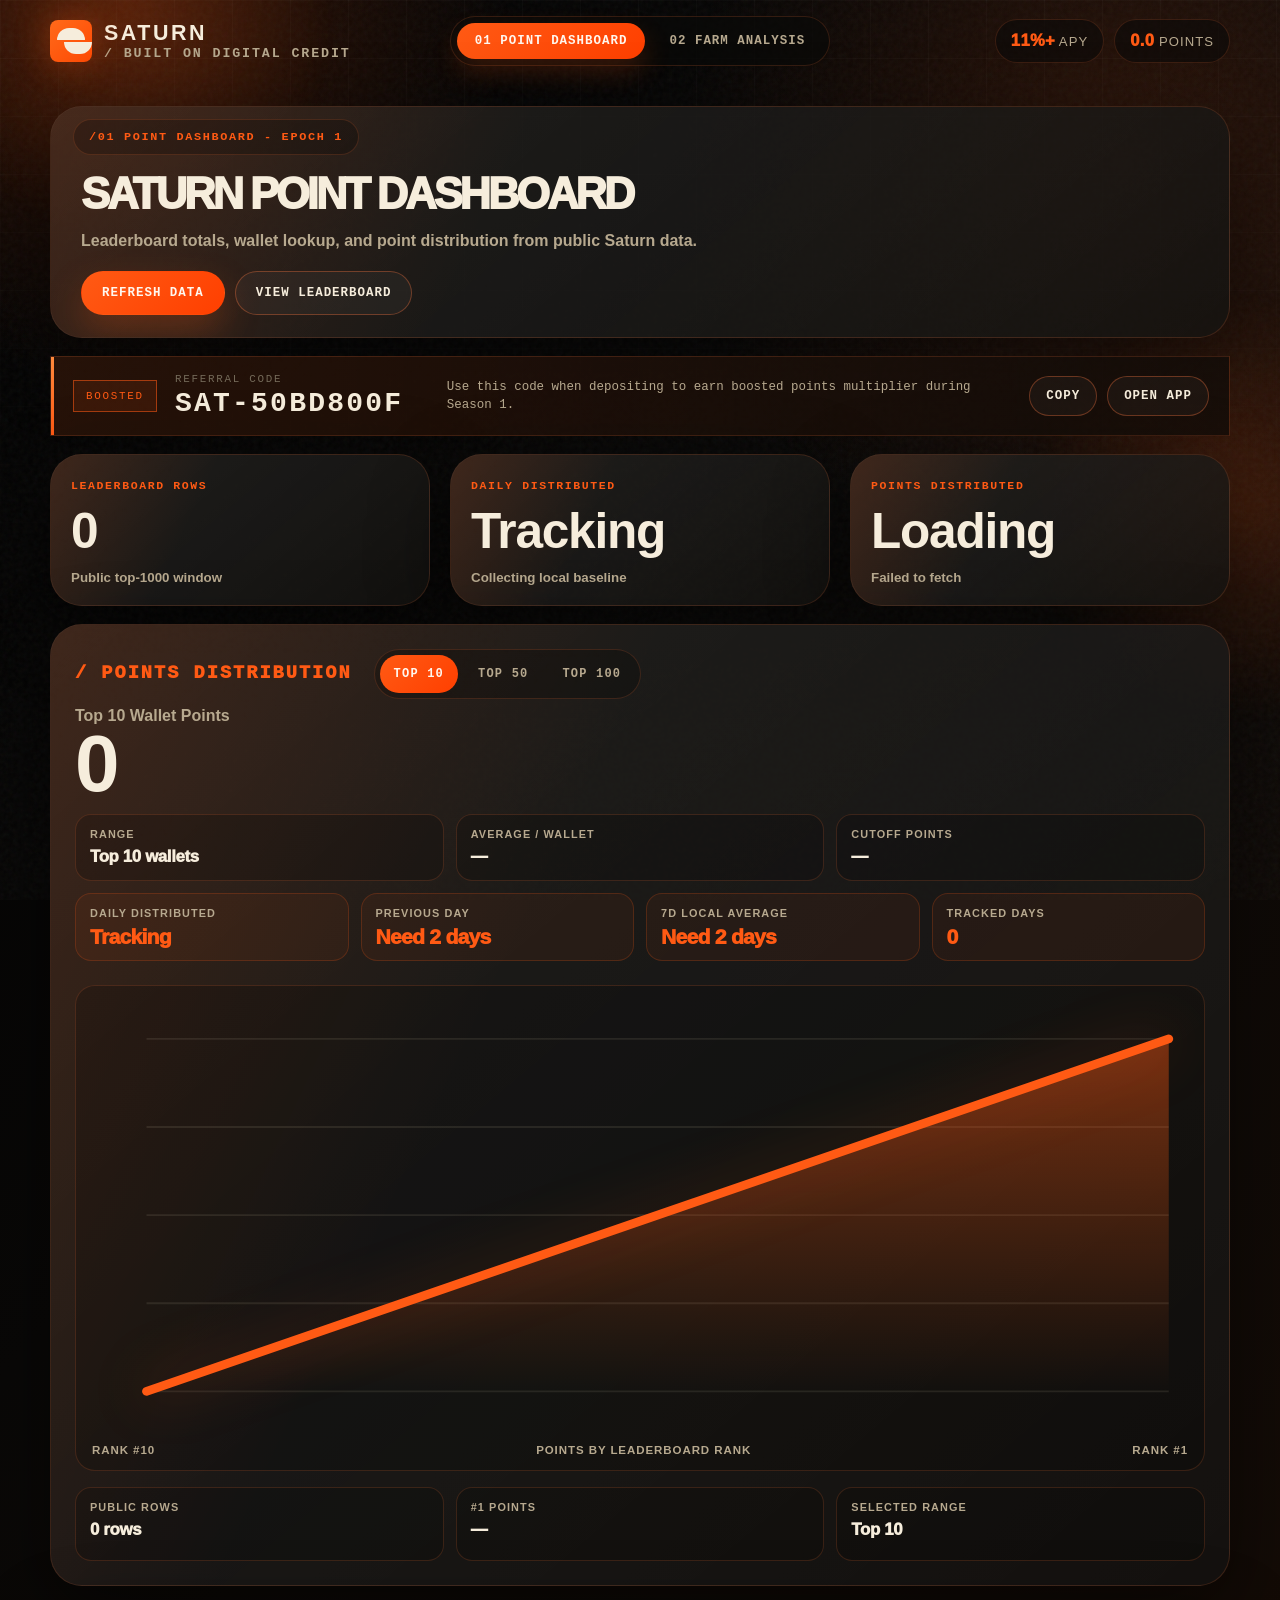
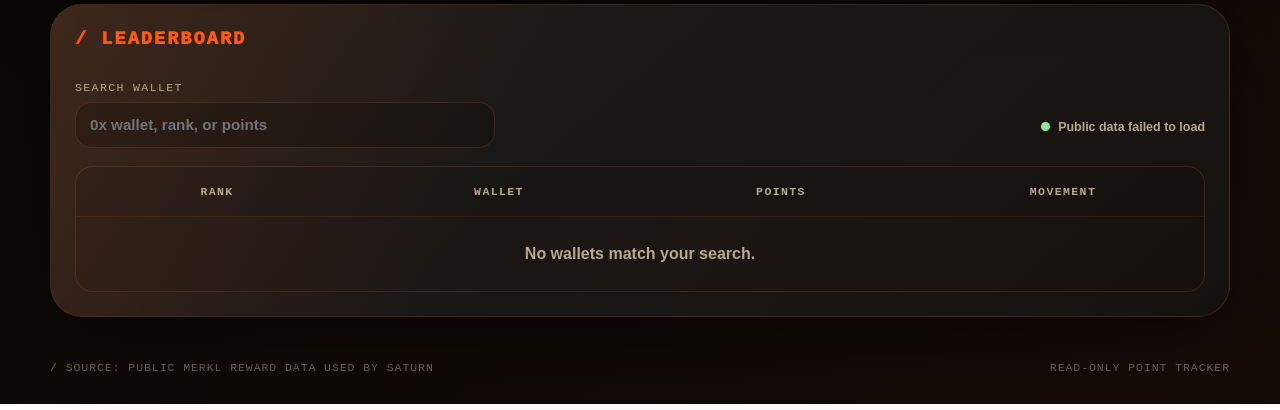
==== index.html @ 67a8d6bf "Improve mobile dashboard layouts" ====
<!doctype html>
<html lang="en">
  <head>
    <meta charset="utf-8" />
    <meta name="viewport" content="width=device-width, initial-scale=1" />
    <title>Saturn Point Dashboard</title>
    <meta
      name="description"
      content="A Saturn-inspired point dashboard that tracks public Saturn point data from Merkl."
    />
    <link rel="stylesheet" href="styles.css?v=20260531-dashboard-fix" />
    <style>
      .segmented {
        display: inline-flex;
        gap: 6px;
        padding: 5px;
        border: 1px solid var(--line);
        border-radius: 999px;
        background: rgba(0, 0, 0, 0.22);
      }

      .segment {
        min-height: 38px;
        border: 0;
        border-radius: 999px;
        padding: 0 14px;
        color: var(--muted);
        background: transparent;
        font-family: var(--font-mono);
        font-size: 0.75rem;
        font-weight: 900;
        letter-spacing: 0.1em;
        text-transform: uppercase;
      }

      .segment.active {
        color: #fff7ef;
        background: linear-gradient(135deg, var(--gold), #ff3f00);
      }

      .header-stats strong {
        color: var(--gold);
        font-size: 1.26em !important;
        font-weight: 950;
        letter-spacing: 0.02em;
      }

      .metric-card strong,
      .points-total strong {
        letter-spacing: -0.025em !important;
      }

      .hero-grid h1,
      .wallet-card h2,
      .panel-heading h2 {
        display: none !important;
      }

      .kicker,
      .card-label {
        display: inline-flex;
        align-items: center;
        color: var(--gold);
        font-size: clamp(1.02rem, 1.45vw, 1.28rem) !important;
        font-weight: 950 !important;
        letter-spacing: 0.11em;
        line-height: 1.15;
      }

      .kicker {
        margin-bottom: 4px;
      }

      .hero-panel .kicker {
        color: var(--text) !important;
        font-family: var(--font-display) !important;
        font-size: clamp(2.35rem, 3.4vw, 3.5rem) !important;
        font-weight: 950 !important;
        letter-spacing: -0.07em;
        line-height: 0.98;
        margin: 0 !important;
      }

      .card-label {
        margin-bottom: 10px;
      }

      .panel-heading {
        align-items: flex-start;
      }

      .hero-panel {
        padding-top: 12px !important;
      }

      .hero-grid {
        align-items: flex-start !important;
        min-height: 0 !important;
        margin-top: 18px;
        padding-top: 0 !important;
      }

      .hero-copy {
        margin-top: 12px !important;
      }

      .hero-actions {
        margin-top: 18px !important;
      }

      #portfolio > .hero-panel.no-wallet-lookup .hero-grid {
        grid-template-columns: minmax(0, 1fr) !important;
      }

      #portfolio > .hero-panel.no-wallet-lookup .hero-copy {
        max-width: 760px;
      }

      #portfolio > .hero-panel .hero-grid {
        grid-template-columns: minmax(0, 1fr) minmax(560px, 0.88fr) !important;
      }

      #portfolio > .hero-panel .wallet-card {
        min-width: 560px;
      }

      #portfolio .wallet-lookup div {
        grid-template-columns: minmax(0, 1fr);
        gap: 12px;
        width: 100%;
      }

      #portfolio .wallet-lookup input {
        width: 100%;
      }

      #portfolio .wallet-lookup button {
        justify-self: start;
        width: auto;
        min-width: 112px;
        min-height: 38px;
        padding-inline: 22px;
      }

      #portfolio .wallet-address {
        margin-top: 14px;
      }

      #portfolio > .metrics-grid {
        grid-template-columns: repeat(3, minmax(0, 1fr));
      }

      #portfolio > .content-grid .points-panel > .panel-heading {
        flex-direction: row;
        align-items: center !important;
        justify-content: flex-start;
        gap: 22px;
      }

      #portfolio > .content-grid .points-panel > .panel-heading .card-label {
        margin-bottom: 0;
        white-space: nowrap;
      }

      #portfolio > .content-grid .points-panel .segmented {
        flex: 0 0 auto;
      }

      #portfolio > .content-grid .points-total {
        align-items: flex-start !important;
        flex-direction: column;
        gap: 6px;
        justify-content: flex-start;
        margin-top: 8px !important;
      }

      #portfolio > .content-grid .points-total strong {
        display: inline-flex;
        align-items: baseline;
        gap: 0.035em;
        font-family: var(--font-display) !important;
        line-height: 0.82;
        letter-spacing: -0.025em !important;
        text-align: left;
      }

      #portfolio > .content-grid .points-total .compact-unit {
        display: inline-block;
        margin-left: 0;
        color: inherit;
        font-size: 1em;
        letter-spacing: inherit;
      }

      .chart-summary,
      .daily-distribution,
      .mini-stats {
        position: relative;
        z-index: 1;
        display: grid;
        gap: 12px;
      }

      .chart-summary {
        grid-template-columns: repeat(3, minmax(0, 1fr));
        margin-top: 18px;
      }

      .daily-distribution {
        grid-template-columns: repeat(4, minmax(0, 1fr));
        margin-top: 12px;
      }

      .mini-stats {
        grid-template-columns: repeat(3, minmax(0, 1fr));
        margin-top: 16px;
      }

      .chart-summary span,
      .daily-distribution span,
      .mini-stats span {
        display: block;
        padding: 13px 14px;
        border: 1px solid var(--line);
        border-radius: 16px;
        background: rgba(0, 0, 0, 0.18);
      }

      .daily-distribution span {
        border-color: rgba(255, 90, 20, 0.2);
        background: rgba(255, 90, 20, 0.06);
      }

      .chart-summary small,
      .daily-distribution small,
      .mini-stats small {
        display: block;
        color: var(--muted);
        font-family: var(--font-display);
        font-size: 0.68rem;
        font-weight: 900;
        letter-spacing: 0.1em;
        text-transform: uppercase;
      }

      .chart-summary strong,
      .daily-distribution strong,
      .mini-stats strong {
        display: block;
        margin-top: 7px;
        font-family: var(--font-display);
        font-weight: 950;
      }

      .daily-distribution strong {
        color: var(--gold);
        font-size: clamp(1.18rem, 1.65vw, 1.55rem);
        letter-spacing: -0.035em;
        line-height: 1;
      }

      .chart-summary strong,
      .mini-stats strong {
        font-size: 1.05rem;
        letter-spacing: -0.02em;
      }

      .chart-wrap {
        position: relative;
        z-index: 1;
        overflow: hidden;
      }

      .line-chart {
        display: block;
        width: 100%;
        min-height: 260px;
      }

      .grid-lines path {
        stroke: rgba(255, 238, 210, 0.09);
        stroke-width: 1;
      }

      .line-chart .chart-area {
        fill: url("#chartFill") !important;
      }

      .line-chart .chart-line {
        fill: none !important;
        stroke: var(--gold) !important;
        stroke-linecap: round;
        stroke-linejoin: round;
        stroke-width: 5;
        filter: drop-shadow(0 0 16px rgba(255, 90, 20, 0.36));
      }

      .chart-dot {
        fill: #120c05;
        stroke: var(--gold);
        stroke-width: 4;
      }

      .chart-point {
        cursor: crosshair;
        outline: none;
      }

      .chart-hit-area {
        fill: transparent;
        pointer-events: all;
      }

      .chart-point .chart-dot {
        transition:
          r 160ms ease,
          stroke-width 160ms ease,
          filter 160ms ease;
      }

      .chart-point:hover .chart-dot,
      .chart-point:focus .chart-dot {
        r: 7;
        stroke-width: 5;
        filter: drop-shadow(0 0 10px rgba(255, 90, 20, 0.7));
      }

      .chart-tooltip {
        position: absolute;
        z-index: 8;
        display: none;
        max-width: min(260px, calc(100% - 24px));
        padding: 10px 12px;
        border: 1px solid rgba(255, 90, 20, 0.44);
        border-radius: 14px;
        background: rgba(7, 5, 3, 0.96);
        box-shadow: 0 18px 40px rgba(0, 0, 0, 0.42);
        color: var(--text);
        font-family: var(--font-display);
        font-size: 0.88rem;
        font-weight: 950;
        line-height: 1.25;
        pointer-events: none;
      }

      .chart-tooltip strong {
        display: block;
        font: inherit;
      }

      .chart-tooltip span {
        display: block;
        margin-top: 3px;
        color: var(--muted);
        font-size: 0.78rem;
        font-weight: 800;
      }

      .chart-labels {
        display: flex;
        justify-content: space-between;
        gap: 12px;
        padding: 0 16px 14px;
        color: var(--muted);
        font-family: var(--font-display);
        font-weight: 900;
        font-size: 0.72rem;
        letter-spacing: 0.08em;
        text-transform: uppercase;
      }

      #leaderboard .table-toolbar {
        display: grid !important;
        grid-template-columns: minmax(260px, 420px) 1fr;
        align-items: end;
        gap: 18px;
        margin: 0 0 14px !important;
        width: 100%;
      }

      #leaderboard .panel-heading {
        margin-bottom: 0 !important;
      }

      #leaderboard .card-label {
        margin-bottom: 0;
      }

      #leaderboard .search-box {
        width: 100%;
      }

      #leaderboard .sync-status {
        justify-self: end;
        align-self: end;
        padding-bottom: 14px;
        white-space: nowrap;
      }

      #leaderboard table {
        width: 100% !important;
        min-width: 760px;
        table-layout: fixed;
      }

      #leaderboard col:nth-child(1) {
        width: 25% !important;
      }

      #leaderboard col:nth-child(2) {
        width: 25% !important;
      }

      #leaderboard col:nth-child(3) {
        width: 25% !important;
      }

      #leaderboard col:nth-child(4) {
        width: 25% !important;
      }

      #leaderboard th,
      #leaderboard td {
        display: table-cell !important;
        width: auto !important;
        vertical-align: middle;
      }

      #leaderboard th:nth-child(1),
      #leaderboard td:nth-child(1) {
        text-align: center !important;
      }

      #leaderboard td:nth-child(1) {
        padding-left: 0 !important;
        padding-right: 0 !important;
      }

      #leaderboard th:nth-child(2),
      #leaderboard td:nth-child(2) {
        text-align: center !important;
      }

      #leaderboard th:nth-child(3),
      #leaderboard td:nth-child(3) {
        text-align: center !important;
      }

      #leaderboard th:nth-child(4),
      #leaderboard td:nth-child(4) {
        text-align: center !important;
      }

      #leaderboard th:nth-child(n + 5),
      #leaderboard td:nth-child(n + 5) {
        display: none !important;
      }

      .leaderboard-rank-badge {
        display: grid !important;
        margin-inline: auto;
        width: 44px;
        height: 44px;
        border-radius: 14px;
        font-size: 1.05rem;
      }

      #leaderboard .leaderboard-wallet-link {
        display: inline-flex !important;
        flex-direction: column;
        align-items: flex-start;
        gap: 3px;
      }

      #leaderboard .leaderboard-wallet-link small {
        display: none !important;
      }

      .movement-pill {
        display: inline-flex;
        min-width: 78px;
        justify-content: center;
        padding: 8px 10px;
        border: 1px solid var(--line);
        border-radius: 999px;
        color: var(--muted);
        background: rgba(0, 0, 0, 0.16);
        font-family: var(--font-mono);
        font-size: 0.78rem;
        font-weight: 900;
      }

      .movement-pill.up {
        color: var(--green);
        border-color: rgba(150, 225, 162, 0.26);
        background: rgba(150, 225, 162, 0.08);
      }

      .movement-pill.down {
        color: var(--gold);
        border-color: rgba(255, 90, 20, 0.3);
        background: rgba(255, 90, 20, 0.08);
      }

      .movement-pill.neutral {
        color: var(--muted);
      }

      @media (max-width: 980px) {
        #portfolio > .hero-panel .hero-grid {
          grid-template-columns: 1fr !important;
        }

        #portfolio > .hero-panel .wallet-card {
          min-width: 0;
        }

        #portfolio > .metrics-grid {
          grid-template-columns: 1fr;
        }
      }

      @media (max-width: 640px) {
        #portfolio > .content-grid .points-panel > .panel-heading {
          align-items: flex-start !important;
          flex-direction: column;
          gap: 10px;
        }

        #leaderboard .table-toolbar {
          grid-template-columns: 1fr;
        }

        #leaderboard .sync-status {
          justify-self: start;
          padding-bottom: 0;
        }
      }

      @media (max-width: 640px) {
        .chart-summary,
        .daily-distribution,
        .mini-stats {
          grid-template-columns: repeat(2, minmax(0, 1fr));
        }

        .chart-summary span:first-child,
        .mini-stats span:last-child {
          grid-column: 1 / -1;
        }

        .chart-summary span,
        .daily-distribution span,
        .mini-stats span {
          padding: 12px;
        }

        .daily-distribution strong {
          font-size: clamp(1.35rem, 7vw, 1.8rem);
        }

        #leaderboard .responsive-table {
          overflow: visible;
          border: 0;
          border-radius: 0;
          background: transparent;
        }

        #leaderboard table {
          display: block !important;
          min-width: 0 !important;
          border: 0 !important;
          table-layout: auto !important;
        }

        #leaderboard colgroup,
        #leaderboard thead {
          display: none !important;
        }

        #leaderboard tbody {
          display: grid;
          gap: 12px;
        }

        #leaderboard tbody tr {
          display: grid !important;
          grid-template-columns: auto minmax(0, 1fr);
          grid-template-areas:
            "rank wallet"
            "rank points"
            "movement movement";
          gap: 8px 14px;
          align-items: center;
          padding: 14px;
          border: 1px solid var(--line);
          border-radius: 18px;
          background:
            radial-gradient(circle at 18% 0%, rgba(255, 90, 20, 0.1), transparent 48%),
            rgba(0, 0, 0, 0.18);
        }

        #leaderboard tbody tr.empty-row {
          display: block !important;
        }

        #leaderboard th,
        #leaderboard td {
          display: block !important;
          width: auto !important;
          padding: 0 !important;
          border: 0 !important;
          text-align: left !important;
        }

        #leaderboard td:nth-child(1) {
          grid-area: rank;
        }

        #leaderboard td:nth-child(2) {
          grid-area: wallet;
        }

        #leaderboard td:nth-child(3) {
          grid-area: points;
        }

        #leaderboard td:nth-child(4) {
          grid-area: movement;
        }

        #leaderboard td:nth-child(3)::before,
        #leaderboard td:nth-child(4)::before {
          display: block;
          margin-bottom: 4px;
          color: var(--muted);
          font-family: var(--font-display);
          font-size: 0.68rem;
          font-weight: 950;
          letter-spacing: 0.12em;
          text-transform: uppercase;
        }

        #leaderboard td:nth-child(3)::before {
          content: "Points";
        }

        #leaderboard td:nth-child(4)::before {
          content: "Movement";
        }

        #leaderboard .leaderboard-rank-badge {
          width: 50px;
          height: 50px;
          margin: 0;
          border-radius: 16px;
          font-size: 1.1rem;
        }

        #leaderboard .leaderboard-wallet-link {
          align-items: flex-start;
          max-width: 100%;
        }

        #leaderboard .leaderboard-wallet-link strong,
        #leaderboard td:nth-child(3) {
          font-size: 1.02rem;
          font-weight: 950;
          overflow-wrap: anywhere;
        }

        #leaderboard .movement-pill {
          min-width: 0;
          width: 100%;
          justify-content: center;
          padding-block: 9px;
        }
      }
    </style>
  </head>
  <body>
    <div class="noise" aria-hidden="true"></div>
    <div class="orb orb-one" aria-hidden="true"></div>
    <div class="orb orb-two" aria-hidden="true"></div>

    <header class="site-shell topbar" aria-label="Saturn dashboard header">
      <a class="brand" href="#" aria-label="Saturn Point Dashboard home">
        <span class="brand-mark" aria-hidden="true"></span>
        <span>
          <strong>Saturn</strong>
          <small>/ built on digital credit</small>
        </span>
      </a>

      <nav class="main-nav" aria-label="Primary navigation">
        <a class="active" href="index.html">01 Point Dashboard</a>
        <a href="analysis.html">02 Farm Analysis</a>
      </nav>

      <div class="header-stats" aria-label="Global Saturn metrics">
        <span><strong>11%+</strong> APY</span>
        <span><strong id="headerPoints">0.0</strong> Points</span>
      </div>
    </header>

    <main class="site-shell dashboard" id="portfolio">
      <section class="hero-panel reveal no-wallet-lookup">
        <div class="epoch-pill">/01 Point Dashboard - Epoch 1</div>
        <div class="hero-grid">
          <div>
            <p class="kicker">Saturn Point Dashboard</p>
            <h1>Saturn points command center</h1>
            <p class="hero-copy">
              Leaderboard totals, point distribution, and daily snapshots from public Saturn data.
            </p>
            <div class="hero-actions">
              <button class="primary-btn" id="refreshData" type="button">
                Refresh data
              </button>
              <a class="ghost-btn" href="#leaderboard">View leaderboard</a>
            </div>
          </div>

          <aside class="wallet-card" aria-live="polite" hidden>
            <span class="card-label">/ Wallet Lookup</span>
            <h2 id="walletStatusTitle">Lookup wallet, rank, or points</h2>
            <p id="walletStatusText">
              Paste a wallet address to calculate public Saturn points and top-1000 rank.
            </p>
            <form class="wallet-lookup" id="walletLookupForm">
              <label for="walletInput">Wallet address</label>
              <div>
                <input
                  id="walletInput"
                  type="text"
                  inputmode="text"
                  placeholder="0x..."
                  autocomplete="off"
                  spellcheck="false"
                />
                <button type="submit">Track</button>
              </div>
            </form>
            <div class="wallet-address" id="walletAddress">No wallet selected</div>
          </aside>
        </div>
      </section>

      <section class="ref-card reveal" aria-label="Saturn referral code">
        <div class="ref-accent" aria-hidden="true"></div>
        <span class="ref-badge">Boosted</span>
        <div>
          <small>Referral Code</small>
          <strong>SAT-50BD800F</strong>
        </div>
        <p>Use this code when depositing to earn boosted points multiplier during Season 1.</p>
        <div class="ref-actions">
          <button class="ghost-btn compact-action" type="button" data-copy-ref="SAT-50BD800F">Copy</button>
          <a class="ghost-btn compact-action" href="https://app.saturn.credit/" target="_blank" rel="noopener noreferrer">Open app</a>
        </div>
      </section>

      <section class="metrics-grid" aria-label="Dashboard summary metrics">
        <article class="metric-card reveal">
          <span class="metric-label">Leaderboard Rows</span>
          <strong id="tvlMetric">0</strong>
          <small>Public top-1000 window</small>
        </article>

        <article class="metric-card reveal">
          <span class="metric-label">Daily Distributed</span>
          <strong id="dailyDistributedMetric">Tracking</strong>
          <small id="dailyDistributedCaption">Collecting local baseline</small>
        </article>

        <article class="metric-card reveal">
          <span class="metric-label">Points Distributed</span>
          <strong id="pointsDistributed">Loading</strong>
          <small id="pointsUpdated">Public Merkl data</small>
        </article>

        <article class="metric-card reveal highlighted" hidden>
          <span class="metric-label">Your Rank</span>
          <strong id="rankMetric">—</strong>
          <small id="rankCaption">Enter wallet to calculate</small>
        </article>
      </section>

      <section class="content-grid single-column">
        <article class="panel points-panel reveal">
          <div class="panel-heading">
            <div>
              <span class="card-label">/ Points Distribution</span>
              <h2>Leaderboard points</h2>
            </div>
            <div class="segmented" role="group" aria-label="Leaderboard chart span">
              <button class="segment active" type="button" data-range="10">Top 10</button>
              <button class="segment" type="button" data-range="50">Top 50</button>
              <button class="segment" type="button" data-range="100">Top 100</button>
            </div>
          </div>

          <div class="points-total">
            <span id="pointsTotalLabel">Top 10 Wallet Points</span>
            <strong id="pointsTotal">0.0</strong>
          </div>

          <div class="chart-summary" aria-label="Selected leaderboard range summary">
            <span>
              <small>Range</small>
              <strong id="chartRangeLabel">Top 10 wallets</strong>
            </span>
            <span>
              <small>Average / Wallet</small>
              <strong id="chartAverage">—</strong>
            </span>
            <span>
              <small>Cutoff Points</small>
              <strong id="chartCutoff">—</strong>
            </span>
          </div>

          <div class="daily-distribution" aria-label="Daily total points distributed">
            <span>
              <small>Daily Distributed</small>
              <strong id="dailyDistributed">—</strong>
            </span>
            <span>
              <small>Previous Day</small>
              <strong id="previousDailyDistributed">—</strong>
            </span>
            <span>
              <small>7D Local Average</small>
              <strong id="dailyAverage">—</strong>
            </span>
            <span>
              <small>Tracked Days</small>
              <strong id="trackedDays">0</strong>
            </span>
          </div>

          <div class="chart-wrap">
            <svg
              class="line-chart"
              id="pointsChart"
              role="img"
              aria-labelledby="chartTitle chartDesc"
              viewBox="0 0 640 260"
            >
              <title id="chartTitle">Saturn points trend</title>
              <desc id="chartDesc">A line chart showing public Saturn leaderboard point distribution.</desc>
              <defs>
                <linearGradient id="chartFill" x1="0" x2="0" y1="0" y2="1">
                  <stop offset="0%" stop-color="#ff5a14" stop-opacity="0.42" />
                  <stop offset="100%" stop-color="#ff5a14" stop-opacity="0" />
                </linearGradient>
              </defs>
              <g class="grid-lines" aria-hidden="true">
                <path d="M40 30H620" />
                <path d="M40 80H620" />
                <path d="M40 130H620" />
                <path d="M40 180H620" />
                <path d="M40 230H620" />
              </g>
              <path id="chartArea" class="chart-area" d="" style="fill: url(#chartFill)" />
              <path id="chartLine" class="chart-line" d="" style="fill: none" />
              <g id="chartDots"></g>
            </svg>
            <div class="chart-labels">
              <span id="chartLowLabel">Rank #10</span>
              <span>Points by leaderboard rank</span>
              <span id="chartHighLabel">Rank #1</span>
            </div>
          </div>

          <div class="mini-stats">
            <span>
              <small>Public Rows</small>
              <strong id="epochPace">—</strong>
            </span>
            <span>
              <small>#1 Points</small>
              <strong id="multiplier">—</strong>
            </span>
            <span>
              <small>Selected Range</small>
              <strong id="nextRank">—</strong>
            </span>
          </div>
        </article>
      </section>

      <section class="panel table-panel reveal" id="leaderboard">
        <div class="panel-heading table-heading">
          <div>
            <span class="card-label">/ Leaderboard</span>
            <h2>Saturn points leaderboard</h2>
          </div>
        </div>

        <div class="table-toolbar">
          <label class="search-box">
            <span>Search wallet</span>
            <input
              id="walletSearch"
              type="search"
              placeholder="0x wallet, rank, or points"
              autocomplete="off"
            />
          </label>
          <div class="sync-status">
            <span class="pulse-dot" aria-hidden="true"></span>
            <span id="syncStatusText">Loading public data</span>
          </div>
        </div>

        <div class="table-view active" id="leaderboardView">
          <div class="responsive-table">
            <table>
              <colgroup>
                <col />
                <col />
                <col />
                <col />
              </colgroup>
              <thead>
                <tr>
                  <th>Rank</th>
                  <th>Wallet</th>
                  <th>Points</th>
                  <th>Movement</th>
                </tr>
              </thead>
              <tbody id="leaderboardRows"></tbody>
            </table>
          </div>
        </div>
      </section>
    </main>

    <footer class="site-shell footer">
      <span>/ Source: public Merkl reward data used by Saturn</span>
      <span>Read-only point tracker</span>
    </footer>

    <script src="app.js?v=20260531-dashboard-fix" defer></script>
    <script>
      document.addEventListener("DOMContentLoaded", () => {
        const total = document.querySelector("#pointsTotal");
        if (!total) return;

        const renderCompactUnit = () => {
          if (total.dataset.renderingCompact === "true") return;
          const value = total.textContent.trim().replace(/\s+/g, "");
          const match = value.match(/^([0-9.,]+)([KMBT])$/i);

          if (!match) return;
          if (total.dataset.compactValue === value && total.querySelector(".compact-unit")) return;

          total.dataset.renderingCompact = "true";
          total.innerHTML = `${match[1]}<span class="compact-unit">${match[2].toUpperCase()}</span>`;
          total.dataset.compactValue = value;
          total.dataset.renderingCompact = "false";
        };

        new MutationObserver(renderCompactUnit).observe(total, {
          childList: true,
          characterData: true,
          subtree: true,
        });
        renderCompactUnit();

        const chartWrap = document.querySelector(".chart-wrap");
        if (!chartWrap) return;

        const tooltip = document.createElement("div");
        tooltip.className = "chart-tooltip";
        chartWrap.appendChild(tooltip);

        const setTooltipText = (label) => {
          const parts = label.split(" | ");
          tooltip.replaceChildren();
          parts.forEach((part, index) => {
            const element = document.createElement(index === 0 ? "strong" : "span");
            element.textContent = part;
            tooltip.appendChild(element);
          });
        };

        const moveTooltip = (event, point) => {
          const wrapRect = chartWrap.getBoundingClientRect();
          const pointRect = point.getBoundingClientRect();
          const hasPointer = Number.isFinite(event.clientX) && Number.isFinite(event.clientY);
          const anchorX = hasPointer ? event.clientX - wrapRect.left : pointRect.left - wrapRect.left + pointRect.width / 2;
          const anchorY = hasPointer ? event.clientY - wrapRect.top : pointRect.top - wrapRect.top + pointRect.height / 2;
          const x = Math.min(wrapRect.width - tooltip.offsetWidth - 10, Math.max(10, anchorX + 14));
          const y = Math.max(10, anchorY - tooltip.offsetHeight - 14);

          tooltip.style.left = `${x}px`;
          tooltip.style.top = `${y}px`;
        };

        const showTooltip = (event) => {
          const point = event.target.closest(".chart-point");
          if (!point || !chartWrap.contains(point)) return;

          setTooltipText(point.getAttribute("aria-label") || "");
          tooltip.style.display = "block";
          moveTooltip(event, point);
        };

        chartWrap.addEventListener("pointerover", showTooltip);
        chartWrap.addEventListener("pointermove", showTooltip);
        chartWrap.addEventListener("pointerleave", () => {
          tooltip.style.display = "none";
        });
        chartWrap.addEventListener("focusin", showTooltip);
        chartWrap.addEventListener("focusout", () => {
          tooltip.style.display = "none";
        });
      });
    </script>
  </body>
</html>
---- styles.css ----
:root {
  --bg: #080704;
  --bg-soft: #15110a;
  --ink: #1b1006;
  --panel: rgba(18, 17, 14, 0.82);
  --panel-solid: #14120f;
  --panel-strong: #20170f;
  --line: rgba(255, 118, 63, 0.17);
  --line-bright: rgba(255, 118, 63, 0.34);
  --text: #f6eddc;
  --muted: #b7a98f;
  --faint: #746a59;
  --gold: #ff5a14;
  --gold-strong: #ff6a1a;
  --ember: #ff8a3d;
  --accent-soft: rgba(255, 90, 20, 0.14);
  --accent-line: rgba(255, 90, 20, 0.42);
  --green: #96e1a2;
  --blue: #89b7ff;
  --shadow: 0 24px 80px rgba(0, 0, 0, 0.46);
  --radius-xl: 32px;
  --radius-lg: 24px;
  --radius-md: 16px;
  --font-display: "Aptos Display", "Bahnschrift", "Trebuchet MS", sans-serif;
  --font-mono: "Cascadia Mono", "Consolas", monospace;
}

* {
  box-sizing: border-box;
}

html {
  scroll-behavior: smooth;
}

body {
  min-height: 100vh;
  margin: 0;
  color: var(--text);
  background:
    radial-gradient(circle at 10% 0%, rgba(255, 90, 20, 0.2), transparent 24rem),
    radial-gradient(circle at 88% 8%, rgba(255, 90, 20, 0.14), transparent 28rem),
    linear-gradient(135deg, #020202 0%, #090807 42%, #160c06 100%);
  font-family: var(--font-display);
  overflow-x: hidden;
}

body::before {
  position: fixed;
  inset: 0;
  z-index: -4;
  content: "";
  background:
    linear-gradient(90deg, rgba(255, 255, 255, 0.035) 1px, transparent 1px),
    linear-gradient(rgba(255, 255, 255, 0.035) 1px, transparent 1px);
  background-size: 58px 58px;
  mask-image: linear-gradient(to bottom, rgba(0, 0, 0, 0.7), transparent 78%);
}

a {
  color: inherit;
  text-decoration: none;
}

button,
input,
textarea,
select {
  font: inherit;
}

button {
  cursor: pointer;
}

.noise {
  position: fixed;
  inset: 0;
  z-index: -1;
  pointer-events: none;
  opacity: 0.08;
  background-image: url("data:image/svg+xml,%3Csvg viewBox='0 0 220 220' xmlns='http://www.w3.org/2000/svg'%3E%3Cfilter id='n'%3E%3CfeTurbulence type='fractalNoise' baseFrequency='0.82' numOctaves='4' stitchTiles='stitch'/%3E%3C/filter%3E%3Crect width='100%25' height='100%25' filter='url(%23n)' opacity='0.58'/%3E%3C/svg%3E");
}

.orb {
  position: fixed;
  z-index: -3;
  width: 460px;
  height: 460px;
  border-radius: 50%;
  filter: blur(6px);
  pointer-events: none;
}

.orb-one {
  top: -210px;
  left: -110px;
  background: radial-gradient(circle, rgba(255, 90, 20, 0.18), transparent 66%);
}

.orb-two {
  right: -190px;
  bottom: 18%;
  background: radial-gradient(circle, rgba(255, 90, 20, 0.18), transparent 66%);
}

.site-shell {
  width: min(1180px, calc(100vw - 42px));
  margin: 0 auto;
}

.topbar {
  display: grid;
  grid-template-columns: minmax(220px, 1fr) auto minmax(220px, 1fr);
  gap: 18px;
  align-items: center;
  padding: 16px 0 28px;
}

.brand {
  display: inline-flex;
  gap: 12px;
  align-items: center;
  width: fit-content;
}

.brand-mark {
  position: relative;
  width: 42px;
  height: 42px;
  overflow: hidden;
  border: 0;
  border-radius: 8px;
  background: linear-gradient(135deg, #ff6a1a, #ff4a05);
  box-shadow: 0 0 34px rgba(255, 90, 20, 0.36);
}

.brand-mark::before {
  position: absolute;
  inset: 8px 7px auto;
  height: 12px;
  content: "";
  border-radius: 999px 999px 0 0;
  background: var(--text);
}

.brand-mark::after {
  position: absolute;
  inset: auto 7px 8px;
  height: 12px;
  content: "";
  border: 0;
  border-radius: 0 0 999px 999px;
  background: var(--text);
  transform: translateX(7px);
}

.brand strong {
  display: block;
  font-size: 1.34rem;
  letter-spacing: 0.12em;
  text-transform: uppercase;
}

.brand small {
  display: block;
  color: var(--muted);
  font-family: var(--font-mono);
  font-weight: 700;
  letter-spacing: 0.14em;
  text-transform: uppercase;
}

.main-nav {
  display: inline-flex;
  gap: 6px;
  justify-self: center;
  padding: 6px;
  border: 1px solid var(--line);
  border-radius: 999px;
  background: rgba(10, 10, 9, 0.72);
}

.main-nav a {
  display: inline-flex;
  align-items: center;
  min-height: 36px;
  padding: 0 18px;
  border-radius: 999px;
  color: var(--muted);
  font-family: var(--font-mono);
  font-size: 0.78rem;
  font-weight: 900;
  letter-spacing: 0.08em;
  text-transform: uppercase;
  transition: 180ms ease;
}

.main-nav a:hover,
.main-nav a.active {
  color: #fff7ef;
  background: linear-gradient(135deg, var(--gold), #ff3f00);
  box-shadow: 0 12px 28px rgba(255, 90, 20, 0.2);
}

.header-stats {
  display: flex;
  gap: 10px;
  justify-content: flex-end;
}

.header-stats span {
  padding: 11px 15px;
  border: 1px solid var(--line);
  border-radius: 999px;
  color: var(--muted);
  background: rgba(10, 10, 9, 0.58);
  font-size: 0.82rem;
  letter-spacing: 0.08em;
  text-transform: uppercase;
}

.header-stats strong {
  color: var(--gold);
  font-size: 1.26em;
  font-weight: 900;
  letter-spacing: 0.02em;
}

.dashboard {
  display: grid;
  gap: 18px;
  padding: 12px 0 44px;
}

.hero-panel,
.panel,
.metric-card,
.wallet-card {
  position: relative;
  overflow: hidden;
  border: 1px solid var(--line);
  border-radius: var(--radius-xl);
  background: linear-gradient(140deg, rgba(255, 255, 255, 0.07), rgba(255, 255, 255, 0.012)), var(--panel);
  box-shadow: var(--shadow);
}

.hero-panel::before,
.panel::before,
.metric-card::before {
  position: absolute;
  inset: 0;
  content: "";
  pointer-events: none;
  background: linear-gradient(115deg, rgba(255, 90, 20, 0.14), transparent 38%);
}

.hero-panel {
  min-height: 0;
  padding: 22px;
}

.epoch-pill {
  position: relative;
  z-index: 1;
  display: inline-flex;
  align-items: center;
  min-height: 36px;
  padding: 0 15px;
  border: 1px solid var(--line);
  border-radius: 999px;
  color: var(--gold);
  background: rgba(0, 0, 0, 0.22);
  font-family: var(--font-mono);
  font-size: 0.74rem;
  font-weight: 900;
  letter-spacing: 0.14em;
  text-transform: uppercase;
}

.hero-grid {
  position: relative;
  z-index: 1;
  display: grid;
  grid-template-columns: minmax(0, 0.9fr) minmax(420px, 0.72fr);
  gap: 28px;
  align-items: center;
  min-height: 150px;
  padding: 22px 8px 0;
}

.kicker,
.card-label,
.metric-label {
  color: var(--gold);
  font-family: var(--font-mono);
  font-size: 0.72rem;
  font-weight: 900;
  letter-spacing: 0.14em;
  text-transform: uppercase;
}

.hero-grid h1 {
  max-width: 720px;
  margin: 12px 0 0;
  font-size: clamp(2.35rem, 4.3vw, 4rem);
  line-height: 0.98;
  letter-spacing: -0.055em;
}

.hero-copy {
  max-width: 720px;
  margin: 14px 0 0;
  color: var(--muted);
  font-size: 1rem;
  font-weight: 800;
  line-height: 1.58;
}

.hero-actions,
.table-toolbar {
  display: flex;
  flex-wrap: wrap;
  gap: 10px;
  margin-top: 20px;
}

.primary-btn,
.ghost-btn {
  display: inline-flex;
  align-items: center;
  justify-content: center;
  min-height: 44px;
  padding: 0 20px;
  border: 1px solid transparent;
  border-radius: 999px;
  font-family: var(--font-mono);
  font-size: 0.78rem;
  font-weight: 900;
  letter-spacing: 0.08em;
  text-transform: uppercase;
  transition: transform 180ms ease, box-shadow 180ms ease, border-color 180ms ease;
}

.primary-btn {
  color: #fff7ef;
  background: linear-gradient(135deg, var(--gold), #ff3f00);
  box-shadow: 0 16px 36px rgba(255, 90, 20, 0.25);
}

.ghost-btn {
  border-color: var(--line-bright);
  color: var(--text);
  background: rgba(255, 255, 255, 0.035);
}

.primary-btn:hover,
.ghost-btn:hover {
  transform: translateY(-1px);
}

.primary-btn:disabled {
  cursor: wait;
  opacity: 0.65;
  transform: none;
}

.wallet-card {
  min-height: 0;
  padding: 22px;
  border-color: var(--line-bright);
  background:
    radial-gradient(circle at top right, rgba(255, 90, 20, 0.22), transparent 45%),
    rgba(8, 8, 7, 0.68);
}

.wallet-card h2 {
  margin: 18px 0 10px;
  font-size: 1.55rem;
  letter-spacing: -0.055em;
}

.wallet-card p {
  margin: 0 0 18px;
  color: var(--muted);
  font-weight: 800;
  line-height: 1.45;
}

.wallet-lookup {
  display: grid;
  gap: 14px;
}

.wallet-lookup label {
  display: grid;
  gap: 8px;
  color: var(--muted);
  font-family: var(--font-mono);
  font-size: 0.72rem;
  letter-spacing: 0.12em;
  text-transform: uppercase;
}

.wallet-lookup-row {
  display: grid;
  grid-template-columns: 1fr auto;
  gap: 8px;
}

.wallet-lookup input {
  min-width: 0;
  border: 1px solid var(--line);
  border-radius: 14px;
  outline: 0;
  padding: 0 14px;
  color: var(--text);
  background: rgba(0, 0, 0, 0.25);
  font-family: var(--font-mono);
  font-weight: 800;
}

.wallet-lookup input:focus,
.wallet-manager textarea:focus {
  border-color: rgba(255, 90, 20, 0.62);
  box-shadow: 0 0 0 3px rgba(255, 90, 20, 0.1);
}

.wallet-lookup button {
  min-height: 42px;
  padding: 0 16px;
  border: 0;
  border-radius: 14px;
  color: #fff7ef;
  background: linear-gradient(135deg, var(--gold), #ff3f00);
  font-family: var(--font-mono);
  font-size: 0.78rem;
  font-weight: 900;
  letter-spacing: 0.08em;
  text-transform: uppercase;
}

.wallet-address {
  min-height: 44px;
  padding: 14px;
  border: 1px solid var(--line);
  border-radius: 14px;
  color: var(--gold);
  background: rgba(0, 0, 0, 0.22);
  font-family: var(--font-mono);
  font-size: 0.76rem;
  font-weight: 800;
  overflow-wrap: anywhere;
}

.metrics-grid {
  display: grid;
  grid-template-columns: repeat(4, minmax(0, 1fr));
  gap: 20px;
}

.metric-card {
  min-height: 126px;
  padding: 20px;
}

.metric-card > * {
  position: relative;
  z-index: 1;
}

.metric-card strong {
  display: block;
  margin-top: 14px;
  font-size: clamp(1.9rem, 4vw, 3.1rem);
  line-height: 1;
  letter-spacing: -0.07em;
}

.metric-card small {
  display: block;
  margin-top: 13px;
  color: var(--muted);
  font-weight: 800;
}

.metric-card.highlighted {
  border-color: rgba(255, 90, 20, 0.48);
  background: radial-gradient(circle at 20% 0%, rgba(255, 90, 20, 0.24), transparent 44%), var(--panel);
}

.content-grid {
  display: grid;
  grid-template-columns: minmax(0, 1fr) 360px;
  gap: 18px;
}

.panel {
  padding: 24px;
}

.panel > * {
  position: relative;
  z-index: 1;
}

.panel-heading,
.table-heading {
  display: flex;
  gap: 16px;
  align-items: center;
  justify-content: space-between;
}

.panel-heading h2,
.table-heading h2,
.farm-source-card h2 {
  margin: 8px 0 0;
  font-size: clamp(1.95rem, 3vw, 2.45rem);
  line-height: 0.95;
  letter-spacing: -0.07em;
}

.sync-status {
  display: inline-flex;
  gap: 8px;
  align-items: center;
  color: var(--muted);
  font-size: 0.78rem;
  font-weight: 900;
}

.pulse-dot {
  width: 9px;
  height: 9px;
  border-radius: 999px;
  background: var(--green);
  box-shadow: 0 0 0 0 rgba(150, 225, 162, 0.45);
  animation: pulse 2.1s infinite;
}

.points-total {
  display: flex;
  align-items: end;
  justify-content: space-between;
  gap: 20px;
  margin-top: 34px;
}

.points-total span {
  color: var(--muted);
  font-weight: 900;
}

.points-total strong {
  font-family: var(--font-mono);
  font-size: clamp(3rem, 7vw, 5rem);
  line-height: 0.9;
  letter-spacing: -0.08em;
}

.chart-wrap {
  margin-top: 24px;
  overflow: hidden;
  border: 1px solid var(--line);
  border-radius: 20px;
  background: rgba(0, 0, 0, 0.18);
}

.points-chart {
  display: block;
  width: 100%;
  min-height: 280px;
}

.chart-grid {
  stroke: rgba(255, 255, 255, 0.08);
  stroke-width: 1;
}

.chart-line {
  fill: none;
  stroke: var(--gold);
  stroke-linecap: round;
  stroke-linejoin: round;
  stroke-width: 6;
  filter: drop-shadow(0 0 16px rgba(255, 90, 20, 0.36));
}

.chart-dot {
  fill: var(--panel-solid);
  stroke: var(--gold);
  stroke-width: 5;
}

.chart-labels {
  fill: var(--muted);
  font-family: var(--font-mono);
  font-size: 12px;
  letter-spacing: 0.08em;
  text-transform: uppercase;
}

.mini-stats {
  display: grid;
  grid-template-columns: repeat(3, 1fr);
  gap: 12px;
  margin-top: 16px;
}

.mini-stats span {
  min-height: 74px;
  padding: 14px;
  border: 1px solid var(--line);
  border-radius: 16px;
  background: rgba(0, 0, 0, 0.14);
}

.mini-stats small,
.mini-stats strong {
  display: block;
}

.mini-stats small {
  color: var(--muted);
  font-size: 0.75rem;
  font-weight: 900;
}

.mini-stats strong {
  margin-top: 8px;
  font-family: var(--font-mono);
}

.fair-value-panel {
  display: grid;
  min-height: 100%;
}

.fair-value-list {
  display: grid;
  gap: 16px;
  margin: 28px 0 0;
  padding: 0;
  list-style: none;
}

.fair-value-list li {
  display: flex;
  gap: 14px;
  align-items: center;
  padding: 14px;
  border: 1px solid var(--line);
  border-radius: 18px;
  background: rgba(0, 0, 0, 0.16);
}

.source-icon {
  flex: 0 0 auto;
  width: 46px;
  height: 46px;
  border: 1px solid rgba(255, 90, 20, 0.42);
  border-radius: 999px;
  background: radial-gradient(circle at 30% 30%, #fff5d5, var(--gold) 48%, #9d5a05);
}

.source-icon.excluded {
  background:
    linear-gradient(20deg, transparent 44%, var(--gold) 46%, var(--gold) 51%, transparent 53%),
    linear-gradient(200deg, transparent 44%, var(--gold) 46%, var(--gold) 51%, transparent 53%),
    rgba(255, 90, 20, 0.08);
}

.fair-value-list strong,
.fair-value-list small {
  display: block;
}

.fair-value-list small {
  color: var(--muted);
  font-weight: 800;
}

.fair-value-list code {
  margin-left: auto;
  color: var(--gold);
  font-family: var(--font-mono);
  font-weight: 900;
}

.liquid-bar {
  height: 13px;
  margin: 26px 0 22px;
  overflow: hidden;
  border: 1px solid var(--line);
  border-radius: 999px;
  background: rgba(0, 0, 0, 0.2);
}

.liquid-bar span {
  display: block;
  width: 68%;
  height: 100%;
  border-radius: inherit;
  background: linear-gradient(90deg, var(--ember), #ffdc78);
}

.source-copy {
  color: var(--muted);
  font-size: 1rem;
  font-weight: 900;
  line-height: 1.6;
}

.table-panel {
  overflow: hidden;
}

.search-box {
  display: grid;
  gap: 8px;
  width: min(100%, 420px);
  margin-top: 30px;
  color: var(--muted);
  font-family: var(--font-mono);
  font-size: 0.72rem;
  letter-spacing: 0.12em;
  text-transform: uppercase;
}

.search-box input {
  min-height: 46px;
  border: 1px solid var(--line);
  border-radius: 16px;
  outline: 0;
  padding: 0 14px;
  color: var(--text);
  background: rgba(0, 0, 0, 0.18);
  font-family: var(--font-display);
  font-size: 0.95rem;
  font-weight: 800;
}

.search-box input:focus {
  border-color: rgba(255, 90, 20, 0.62);
  box-shadow: 0 0 0 3px rgba(255, 90, 20, 0.09);
}

.responsive-table {
  margin-top: 18px;
  overflow-x: auto;
  border: 1px solid var(--line);
  border-radius: 18px;
  background: rgba(0, 0, 0, 0.08);
}

table {
  width: 100%;
  border-collapse: collapse;
}

th,
td {
  padding: 18px;
  border-bottom: 1px solid rgba(255, 118, 63, 0.1);
  text-align: left;
}

th {
  color: var(--muted);
  font-family: var(--font-mono);
  font-size: 0.72rem;
  font-weight: 800;
  letter-spacing: 0.12em;
  text-transform: uppercase;
}

td {
  color: var(--text);
  font-weight: 900;
}

tr:last-child td {
  border-bottom: 0;
}

.wallet-link,
.wallet-cell {
  display: inline-flex;
  gap: 14px;
  align-items: center;
  min-width: 0;
}

.wallet-link {
  border-radius: 16px;
}

.wallet-link:focus-visible {
  outline: 2px solid rgba(255, 90, 20, 0.65);
  outline-offset: 4px;
}

.wallet-link span:last-child,
.wallet-cell span:last-child {
  min-width: 0;
}

.wallet-link strong,
.wallet-cell strong {
  display: block;
  overflow: hidden;
  font-size: 0.98rem;
  text-overflow: ellipsis;
  white-space: nowrap;
}

.wallet-link:hover strong,
.wallet-link:focus-visible strong {
  color: var(--gold);
}

.wallet-link small,
.wallet-cell small {
  display: block;
  overflow: hidden;
  max-width: 340px;
  color: var(--muted);
  font-family: var(--font-mono);
  font-size: 0.7rem;
  text-overflow: ellipsis;
}

.wallet-badge,
.position-badge {
  display: grid;
  place-items: center;
  flex: 0 0 auto;
  width: 36px;
  height: 36px;
  border-radius: 13px;
  color: #fff7ef;
  background: linear-gradient(135deg, var(--gold), #ff3f00);
  font-family: var(--font-mono);
  font-size: 0.78rem;
  font-weight: 900;
}

.rank-cell {
  font-size: 1rem;
}

.status-pill,
.movement-pill {
  display: inline-flex;
  align-items: center;
  justify-content: center;
  min-width: 76px;
  min-height: 30px;
  padding: 0 12px;
  border: 1px solid var(--line);
  border-radius: 999px;
  color: var(--muted);
  background: rgba(0, 0, 0, 0.14);
  font-family: var(--font-mono);
  font-size: 0.76rem;
  font-weight: 900;
}

.movement-up {
  color: var(--green);
}

.movement-down {
  color: #ff9b80;
}

.movement-new {
  color: var(--blue);
}

.points-distribution .points-total {
  margin-top: 34px;
}

.daily-distribution {
  display: grid;
  grid-template-columns: repeat(4, minmax(0, 1fr));
  gap: 12px;
  margin-top: 14px;
}

.daily-distribution span {
  min-height: 64px;
  padding: 14px;
  border: 1px solid rgba(255, 90, 20, 0.2);
  border-radius: 15px;
  background: rgba(255, 90, 20, 0.06);
}

.daily-distribution small,
.daily-distribution strong {
  display: block;
}

.daily-distribution small {
  color: var(--muted);
  font-family: var(--font-mono);
  font-size: 0.68rem;
  letter-spacing: 0.12em;
  text-transform: uppercase;
}

.daily-distribution strong {
  margin-top: 8px;
  color: var(--gold);
  font-family: var(--font-mono);
  font-size: 0.95rem;
}

.leaderboard-chart {
  margin-top: 18px;
}

.summary-tabs {
  display: inline-flex;
  gap: 6px;
  padding: 6px;
  border: 1px solid var(--line);
  border-radius: 999px;
  background: rgba(0, 0, 0, 0.18);
}

.tab {
  min-height: 42px;
  border: 0;
  border-radius: 999px;
  padding: 0 18px;
  color: var(--muted);
  background: transparent;
  font-family: var(--font-mono);
  font-size: 0.78rem;
  font-weight: 900;
  letter-spacing: 0.08em;
  text-transform: uppercase;
}

.tab.active {
  color: #fff7ef;
  background: linear-gradient(135deg, var(--gold), #ff3f00);
}

.summary-table[hidden] {
  display: none;
}

.table-panel tbody tr {
  background: rgba(255, 90, 20, 0.015);
}

.table-panel tbody tr:nth-child(even) {
  background: rgba(255, 90, 20, 0.027);
}

.summary-table th:first-child {
  width: 38%;
}

.summary-table th:nth-child(2),
.summary-table td:nth-child(2) {
  width: 26%;
}

.command-table .responsive-table {
  margin-top: 16px;
}

.command-table .search-box input {
  width: 100%;
}

#summaryPanel {
  display: none !important;
}

.summary-tabs {
  display: none !important;
}

.table-heading .summary-tabs {
  display: none !important;
}

#leaderboardPanel {
  display: block !important;
}

#leaderboard th:nth-child(3),
#leaderboard td:nth-child(3),
#leaderboard th:nth-child(4),
#leaderboard td:nth-child(4) {
  display: none;
}

#leaderboard table {
  table-layout: fixed;
}

#leaderboard th,
#leaderboard td {
  width: 25%;
  text-align: center;
}

#leaderboard th:nth-child(2),
#leaderboard td:nth-child(2) {
  text-align: left;
}

#leaderboard .wallet-link {
  display: flex;
}

#leaderboard .wallet-link small {
  display: none;
}

#leaderboard .wallet-badge {
  width: 46px;
  height: 46px;
  border-radius: 13px;
  font-size: 1rem;
}

#leaderboard .rank-cell {
  font-size: 0;
}

#leaderboard .movement-pill {
  min-width: 78px;
}

.empty-row td {
  padding: 28px 18px;
  color: var(--muted);
  text-align: center;
}

.footer {
  display: flex;
  justify-content: space-between;
  padding: 0 0 30px;
  color: var(--faint);
  font-family: var(--font-mono);
  font-size: 0.72rem;
  letter-spacing: 0.08em;
  text-transform: uppercase;
}

.farm-dashboard {
  grid-template-columns: minmax(0, 1.45fr) minmax(320px, 0.82fr);
  grid-template-areas:
    "hero hero"
    "ref ref"
    "metrics metrics"
    "moonsheet allocation"
    "table table";
}

.farm-dashboard > .hero-panel {
  grid-area: hero;
}

.farm-dashboard > .ref-card {
  grid-area: ref;
}

.farm-dashboard > .metrics-grid {
  grid-area: metrics;
}

.farm-dashboard > .content-grid {
  grid-area: allocation;
}

.farm-dashboard > .moonsheet-panel {
  grid-area: moonsheet;
}

.farm-dashboard > .table-panel {
  grid-area: table;
}

.farm-hero {
  padding: 22px;
}

.farm-hero-grid {
  grid-template-columns: minmax(0, 0.62fr) minmax(560px, 1.35fr);
  align-items: center;
}

.farm-hero .hero-grid h1 {
  max-width: 430px;
  font-size: clamp(2.35rem, 3.7vw, 3.65rem);
}

.farm-hero .hero-copy {
  max-width: 440px;
}

.farm-source-card h2 {
  margin-top: 66px;
}

.wallet-manager-card h2 {
  margin-top: 10px;
}

.wallet-manager-card {
  min-width: 0;
  border-color: var(--accent-line);
}

.wallet-manager-card.is-collapsed {
  display: grid;
  align-content: center;
}

.wallet-manager-card.is-collapsed > p {
  display: none;
}

.wallet-summary {
  position: relative;
  display: grid;
  grid-template-columns: minmax(0, 1fr) auto;
  gap: 14px;
  align-items: center;
  margin-top: 16px;
  padding: 14px;
  border: 1px solid var(--line);
  border-radius: 16px;
  background: rgba(0, 0, 0, 0.24);
}

.wallet-summary-actions {
  display: flex;
  gap: 8px;
}

.wallet-summary[hidden] {
  display: none;
}

.wallet-summary small,
.wallet-summary span {
  display: block;
  color: var(--muted);
  font-family: var(--font-mono);
}

.wallet-summary small {
  font-size: 0.68rem;
  letter-spacing: 0.14em;
  text-transform: uppercase;
}

.wallet-summary strong {
  display: block;
  margin-top: 5px;
  font-size: 1.05rem;
}

.wallet-summary span {
  margin-top: 6px;
  overflow: hidden;
  font-size: 0.78rem;
  text-overflow: ellipsis;
  white-space: nowrap;
}

.wallet-manager {
  display: grid;
  gap: 10px;
  margin-top: 16px;
}

.wallet-manager label {
  color: var(--muted);
  font-family: var(--font-mono);
  font-size: 0.72rem;
  letter-spacing: 0.12em;
  text-transform: uppercase;
}

.wallet-manager textarea {
  width: 100%;
  min-height: 104px;
  resize: vertical;
  border: 1px solid var(--line);
  border-radius: 14px;
  outline: 0;
  padding: 12px;
  color: var(--text);
  background: rgba(0, 0, 0, 0.28);
  font-family: var(--font-mono);
  font-size: 0.78rem;
  line-height: 1.5;
}

.wallet-manager-actions {
  display: flex;
  flex-wrap: wrap;
  gap: 8px;
}

.farm-metrics .metric-card:first-child strong {
  font-size: clamp(2rem, 4vw, 3rem);
}

.ref-card {
  position: relative;
  display: grid;
  grid-template-columns: auto minmax(150px, 0.45fr) minmax(220px, 1fr) auto;
  gap: 18px;
  align-items: center;
  overflow: hidden;
  padding: 16px 20px 16px 22px;
  border: 1px solid var(--line);
  background: linear-gradient(90deg, rgba(255, 90, 20, 0.12), rgba(255, 90, 20, 0.025)), rgba(10, 10, 9, 0.76);
}

.ref-accent {
  position: absolute;
  inset: 0 auto 0 0;
  width: 3px;
  background: linear-gradient(180deg, var(--ember), var(--gold));
}

.ref-badge {
  display: inline-flex;
  justify-content: center;
  padding: 9px 12px;
  border: 1px solid rgba(255, 90, 20, 0.55);
  color: var(--gold);
  background: rgba(255, 90, 20, 0.1);
  font-family: var(--font-mono);
  font-size: 0.68rem;
  letter-spacing: 0.16em;
  text-transform: uppercase;
}

.ref-card small {
  display: block;
  color: var(--faint);
  font-family: var(--font-mono);
  font-size: 0.68rem;
  letter-spacing: 0.16em;
  text-transform: uppercase;
}

.ref-card strong {
  display: block;
  margin-top: 3px;
  font-family: var(--font-mono);
  font-size: clamp(1.25rem, 2.2vw, 1.75rem);
  letter-spacing: 0.08em;
}

.ref-card p {
  margin: 0;
  color: var(--muted);
  font-family: var(--font-mono);
  font-size: 0.78rem;
  line-height: 1.45;
}

.ref-actions {
  display: flex;
  gap: 10px;
  justify-content: flex-end;
}

.content-grid.single-column {
  grid-template-columns: 1fr;
}

.moonsheet-panel {
  padding: 20px;
}

.moonsheet-grid {
  position: relative;
  z-index: 1;
  display: grid;
  grid-template-columns: repeat(4, minmax(0, 1fr));
  gap: 10px;
  margin-top: 16px;
}

.moonsheet-grid article {
  display: flex;
  flex-direction: column;
  justify-content: space-between;
  min-height: 82px;
  padding: 12px;
  border: 1px solid rgba(255, 118, 63, 0.16);
  border-radius: 14px;
  background: rgba(0, 0, 0, 0.18);
}

.moonsheet-grid small {
  display: block;
  min-height: 2.25em;
  color: var(--muted);
  font-family: var(--font-mono);
  font-size: 0.72rem;
  letter-spacing: 0.1em;
  text-transform: uppercase;
}

.moonsheet-grid strong {
  display: block;
  margin-top: 12px;
  font-family: var(--font-mono);
  font-size: clamp(1.25rem, 2.2vw, 2rem);
  line-height: 1;
  letter-spacing: -0.07em;
  overflow-wrap: anywhere;
}

.moonsheet-highlight {
  border-color: rgba(255, 90, 20, 0.54) !important;
  background:
    radial-gradient(circle at 20% 0%, rgba(255, 90, 20, 0.2), transparent 48%),
    rgba(0, 0, 0, 0.18) !important;
}

.moonsheet-highlight strong {
  color: var(--gold);
}

.moonsheet-note {
  position: relative;
  z-index: 1;
  margin: 16px 0 0;
  color: var(--muted);
  line-height: 1.6;
}

.scenario-focus {
  position: relative;
  z-index: 1;
  display: grid;
  grid-template-columns: minmax(0, 1fr) auto;
  gap: 10px 24px;
  align-items: end;
  margin-top: 14px;
  padding: 18px;
  border: 1px solid rgba(255, 90, 20, 0.82);
  border-radius: 18px;
  background:
    radial-gradient(circle at 12% 0%, rgba(255, 90, 20, 0.32), transparent 48%),
    linear-gradient(135deg, rgba(255, 90, 20, 0.13), rgba(255, 90, 20, 0.06)),
    rgba(0, 0, 0, 0.25);
  box-shadow:
    0 22px 60px rgba(0, 0, 0, 0.24),
    inset 0 0 0 1px rgba(255, 236, 190, 0.06);
}

.scenario-focus span,
.scenario-focus small {
  color: var(--muted);
  font-family: var(--font-mono);
  letter-spacing: 0.1em;
  text-transform: uppercase;
}

.scenario-focus span {
  color: var(--gold);
  font-size: 0.86rem;
  font-weight: 800;
}

.scenario-focus strong {
  grid-row: span 2;
  color: var(--gold);
  font-family: var(--font-mono);
  font-size: clamp(3rem, 5vw, 5.2rem);
  line-height: 0.94;
  letter-spacing: -0.08em;
  text-shadow: 0 0 28px rgba(255, 90, 20, 0.22);
}

.scenario-focus small {
  font-size: 0.82rem;
  line-height: 1.5;
  text-transform: none;
}

.scenario-picker {
  position: relative;
  z-index: 1;
  margin-top: 16px;
}

.scenario-picker label {
  position: relative;
  display: grid;
  gap: 10px;
  max-width: none;
}

.scenario-picker span,
.scenario-disclosure summary span {
  color: var(--muted);
  font-family: var(--font-mono);
  font-size: 0.72rem;
  letter-spacing: 0.14em;
  text-transform: uppercase;
}

.assumptions-disclosure summary span {
  color: var(--muted);
  font-family: var(--font-mono);
  font-size: 0.72rem;
  letter-spacing: 0.14em;
  text-transform: uppercase;
}

.scenario-picker select {
  width: 100%;
  appearance: none;
  color: var(--text);
  border: 1px solid rgba(255, 90, 20, 0.38);
  border-radius: 16px;
  background:
    linear-gradient(135deg, rgba(255, 90, 20, 0.16), transparent 38%),
    rgba(0, 0, 0, 0.32);
  box-shadow: inset 0 0 0 1px rgba(255, 255, 255, 0.025);
  font: 800 0.95rem/1 var(--font-mono);
  letter-spacing: 0.02em;
  padding: 16px 48px 16px 16px;
  cursor: pointer;
}

.scenario-picker label::after {
  position: absolute;
  right: 18px;
  bottom: 19px;
  width: 8px;
  height: 8px;
  content: "";
  border-right: 2px solid var(--gold);
  border-bottom: 2px solid var(--gold);
  pointer-events: none;
  transform: rotate(45deg);
}

.scenario-picker select:focus {
  border-color: rgba(255, 90, 20, 0.68);
  box-shadow: 0 0 0 3px rgba(255, 90, 20, 0.1);
  outline: none;
}

.scenario-disclosure,
.assumptions-disclosure {
  position: relative;
  z-index: 1;
  margin-top: 14px;
  overflow: hidden;
  border: 1px solid var(--line);
  border-radius: 18px;
  background: rgba(0, 0, 0, 0.12);
}

.scenario-disclosure summary,
.assumptions-disclosure summary {
  display: flex;
  align-items: center;
  justify-content: space-between;
  gap: 16px;
  padding: 14px 16px;
  cursor: pointer;
  list-style: none;
}

.scenario-disclosure summary::-webkit-details-marker,
.assumptions-disclosure summary::-webkit-details-marker {
  display: none;
}

.scenario-disclosure summary strong,
.assumptions-disclosure summary strong {
  color: var(--gold);
  font-family: var(--font-mono);
  font-size: 0.82rem;
  letter-spacing: 0.08em;
  text-transform: uppercase;
}

.scenario-disclosure summary::after,
.assumptions-disclosure summary::after {
  display: grid;
  place-items: center;
  width: 28px;
  height: 28px;
  content: "+";
  color: var(--ink);
  border-radius: 999px;
  background: var(--gold);
  font-family: var(--font-mono);
  font-weight: 900;
  line-height: 1;
}

.scenario-disclosure[open] summary::after,
.assumptions-disclosure[open] summary::after {
  content: "-";
}

.assumptions-disclosure .moonsheet-note {
  margin: 0;
  padding: 0 16px 16px;
}

.scenario-table-wrap {
  position: relative;
  z-index: 1;
  margin-top: 14px;
  overflow-x: auto;
  border: 1px solid var(--line);
  border-radius: 18px;
  background: rgba(0, 0, 0, 0.16);
}

.scenario-disclosure .scenario-table-wrap {
  margin-top: 0;
  border: 0;
  border-top: 1px solid var(--line);
  border-radius: 0;
  background: transparent;
}

.scenario-table {
  min-width: 560px;
}

.scenario-table th,
.scenario-table td {
  padding: 14px 18px;
}

.scenario-table tbody tr {
  cursor: pointer;
  transition: background 160ms ease, color 160ms ease;
}

.scenario-table tbody tr:hover td,
.scenario-table tbody tr:focus-within td,
.scenario-table tbody tr.active td {
  background: rgba(255, 90, 20, 0.13);
}

.scenario-table td:last-child,
.scenario-table th:last-child {
  color: var(--gold);
  text-align: right;
}

.scenario-table th:nth-child(3),
.scenario-table td:nth-child(3),
.scenario-table th:nth-child(4),
.scenario-table td:nth-child(4) {
  display: none;
}

.farm-dashboard > .content-grid .points-panel {
  height: 100%;
  padding: 20px;
}

.farm-dashboard > .content-grid .panel-heading {
  align-items: flex-start;
}

.farm-dashboard > .content-grid .points-total {
  flex-direction: column;
  gap: 8px;
  align-items: flex-start;
  margin-top: 20px;
}

.farm-dashboard > .content-grid .points-total strong {
  font-size: clamp(1.95rem, 3.45vw, 3.2rem);
  line-height: 0.95;
}

.allocation-list {
  position: relative;
  z-index: 1;
  display: grid;
  gap: 10px;
  margin-top: 18px;
}

.allocation-row,
.loading-card {
  padding: 12px 14px;
  border: 1px solid var(--line);
  border-radius: 16px;
  background: rgba(0, 0, 0, 0.18);
}

.allocation-row {
  display: grid;
  gap: 7px;
}

.allocation-row-header,
.allocation-meta {
  display: flex;
  gap: 14px;
  align-items: center;
  justify-content: space-between;
}

.allocation-row-header {
  align-items: flex-start;
}

.allocation-row-header > span {
  min-width: 0;
}

.allocation-row-header strong,
.allocation-row-header small {
  display: block;
}

.allocation-row-header small {
  overflow: hidden;
  font-family: var(--font-mono);
  text-overflow: ellipsis;
}

.allocation-row-header small,
.allocation-meta,
.loading-card {
  color: var(--muted);
}

.allocation-row-header b {
  color: var(--gold);
  font-family: var(--font-mono);
}

.allocation-track {
  height: 10px;
  margin: 7px 0 5px;
  overflow: hidden;
  border: 1px solid var(--line);
  border-radius: 999px;
  background: rgba(0, 0, 0, 0.28);
}

.allocation-track span {
  display: block;
  height: 100%;
  border-radius: inherit;
  background: linear-gradient(90deg, var(--ember), var(--gold));
}

.allocation-meta {
  font-family: var(--font-mono);
  font-size: 0.77rem;
}

.compact-action {
  min-height: 40px;
  padding: 0 16px;
}

.farm-table table {
  min-width: 720px;
}

.reveal {
  animation: rise-in 650ms ease both;
}

.reveal:nth-child(2) {
  animation-delay: 80ms;
}

.reveal:nth-child(3) {
  animation-delay: 140ms;
}

.reveal:nth-child(4) {
  animation-delay: 200ms;
}

@keyframes rise-in {
  from {
    opacity: 0;
    transform: translateY(16px);
  }

  to {
    opacity: 1;
    transform: translateY(0);
  }
}

@keyframes pulse {
  70% {
    box-shadow: 0 0 0 12px rgba(150, 225, 162, 0);
  }

  100% {
    box-shadow: 0 0 0 0 rgba(150, 225, 162, 0);
  }
}

@media (max-width: 980px) {
  .topbar {
    grid-template-columns: 1fr;
  }

  .brand,
  .header-stats {
    justify-self: center;
  }

  .main-nav {
    width: 100%;
    overflow-x: auto;
    justify-content: center;
  }

  .hero-grid,
  .farm-hero-grid,
  .content-grid,
  .farm-dashboard > .content-grid,
  .ref-card,
  .metrics-grid,
  .moonsheet-grid {
    grid-template-columns: 1fr;
  }

  .hero-grid {
    min-height: auto;
    padding: 34px 6px 6px;
  }

  .wallet-card {
    min-height: 0;
  }

  .farm-dashboard {
    grid-template-columns: 1fr;
    grid-template-areas:
      "hero"
      "ref"
      "metrics"
      "allocation"
      "moonsheet"
      "table";
  }

  .farm-dashboard > .content-grid,
  .farm-dashboard > .moonsheet-panel {
    min-width: 0;
  }
}

@media (max-width: 640px) {
  .site-shell {
    width: min(100% - 24px, 1180px);
  }

  .hero-panel,
  .points-panel,
  .fair-value-panel,
  .table-panel,
  .metric-card,
  .moonsheet-panel {
    padding: 16px;
    border-radius: 22px;
  }

  .hero-grid h1 {
    font-size: clamp(2.45rem, 14vw, 4rem);
  }

  .panel-heading,
  .table-heading,
  .table-toolbar,
  .points-total,
  .footer {
    align-items: stretch;
    flex-direction: column;
  }

  .points-chart {
    min-height: 210px;
  }

  .points-total strong {
    font-size: clamp(2.65rem, 16vw, 4.5rem);
  }

  .wallet-lookup-row {
    grid-template-columns: 1fr;
  }

  .daily-distribution,
  .mini-stats {
    grid-template-columns: 1fr;
  }

  .search-box {
    width: 100%;
  }

  th,
  td {
    padding: 14px;
  }

  .ref-actions,
  .wallet-manager-actions,
  .wallet-summary-actions {
    justify-content: stretch;
  }

  .ref-actions > *,
  .wallet-manager-actions > *,
  .wallet-summary-actions > * {
    flex: 1;
  }

  .scenario-focus {
    grid-template-columns: 1fr;
  }

  .scenario-focus strong {
    grid-row: auto;
  }

  .moonsheet-grid small {
    min-height: 0;
  }

  .wallet-summary {
    grid-template-columns: 1fr;
  }

  .wallet-summary-actions {
    flex-direction: column;
  }
}
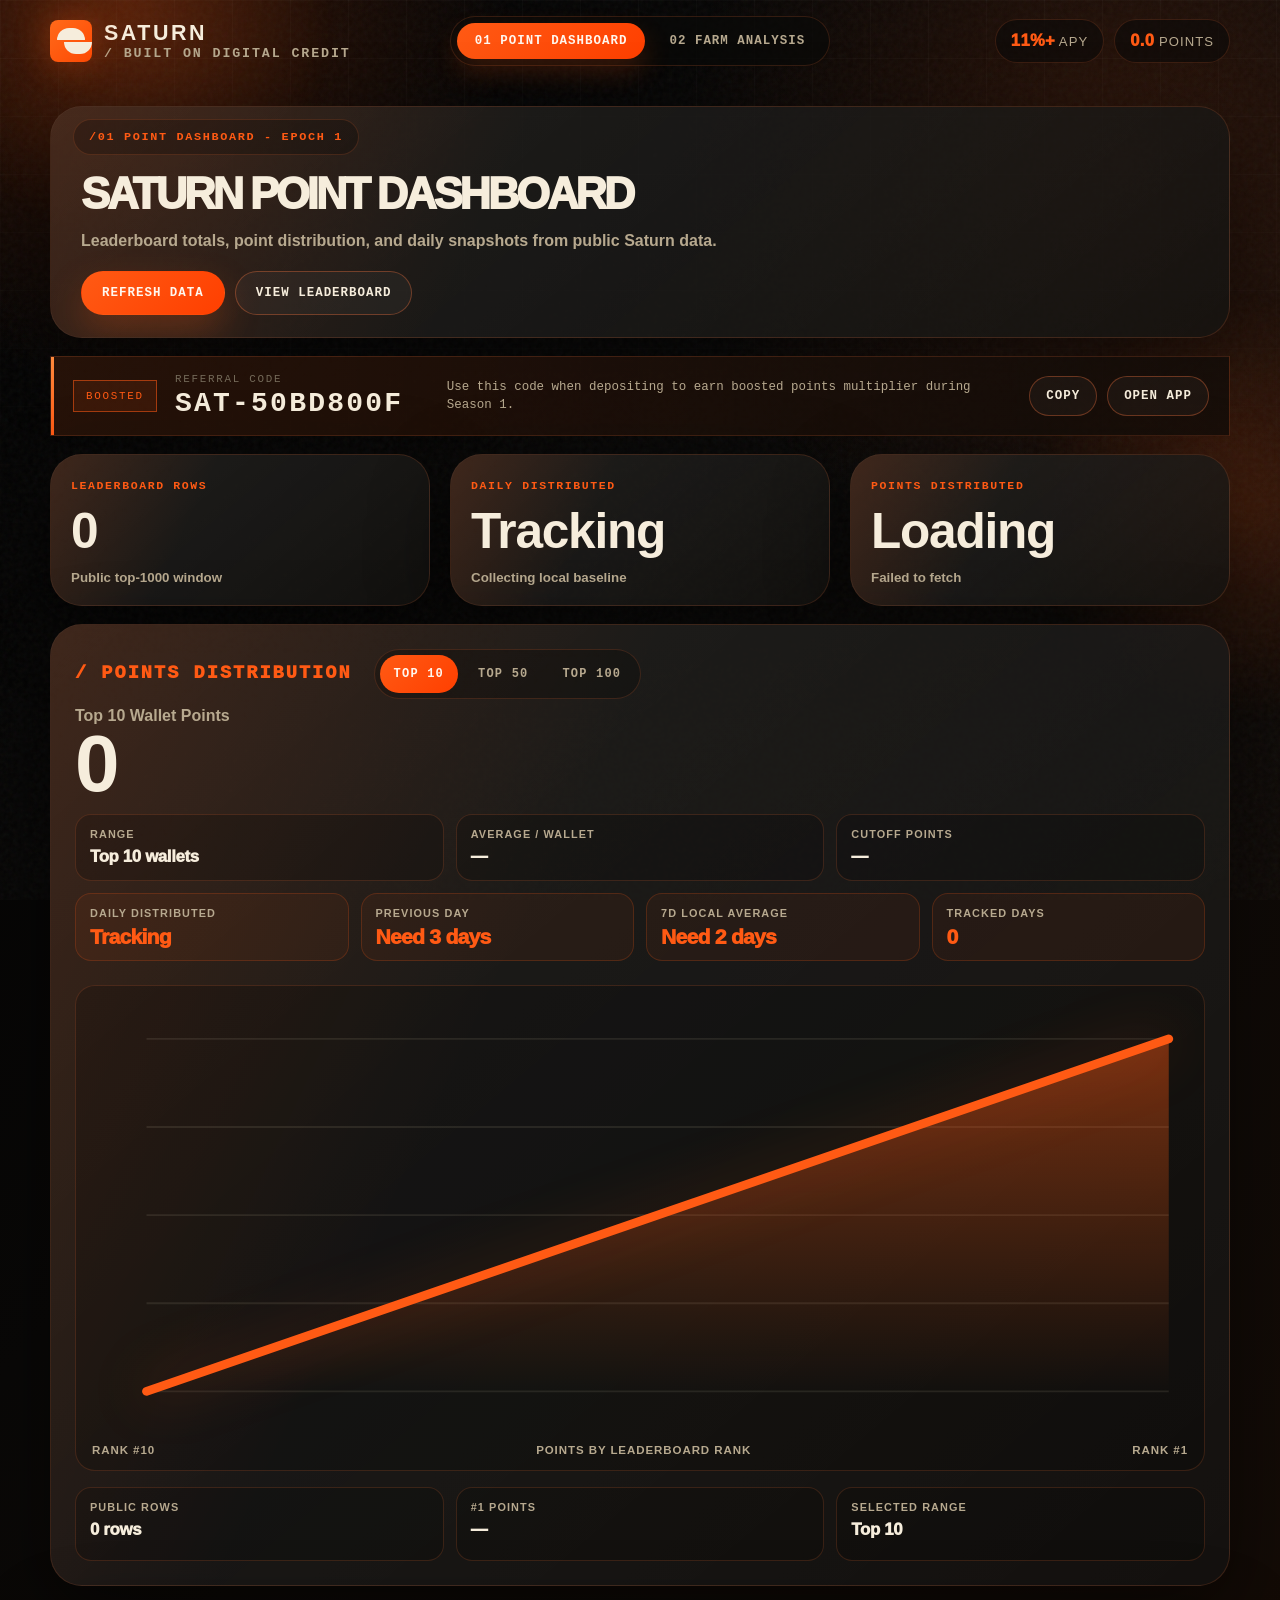
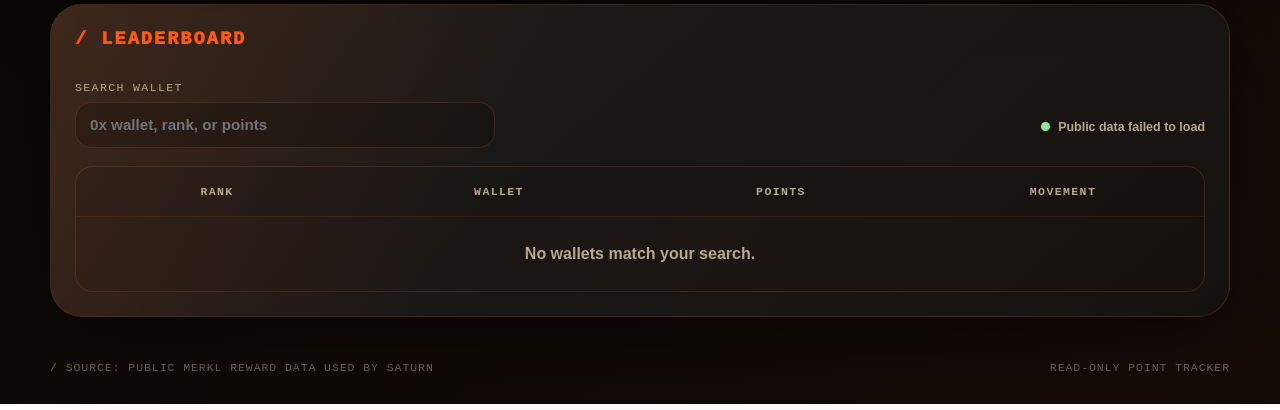
==== commit 90a1a47a: "Fix snapshot status and leaderboard movement script" ====
--- a/index.html
+++ b/index.html
@@ -943,7 +943,7 @@
       <span>Read-only point tracker</span>
     </footer>
 
-    <script src="app.js?v=20260531-dashboard-fix" defer></script>
+    <script src="app.js?v=20260601-snapshot-fix" defer></script>
     <script>
       document.addEventListener("DOMContentLoaded", () => {
         const total = document.querySelector("#pointsTotal");
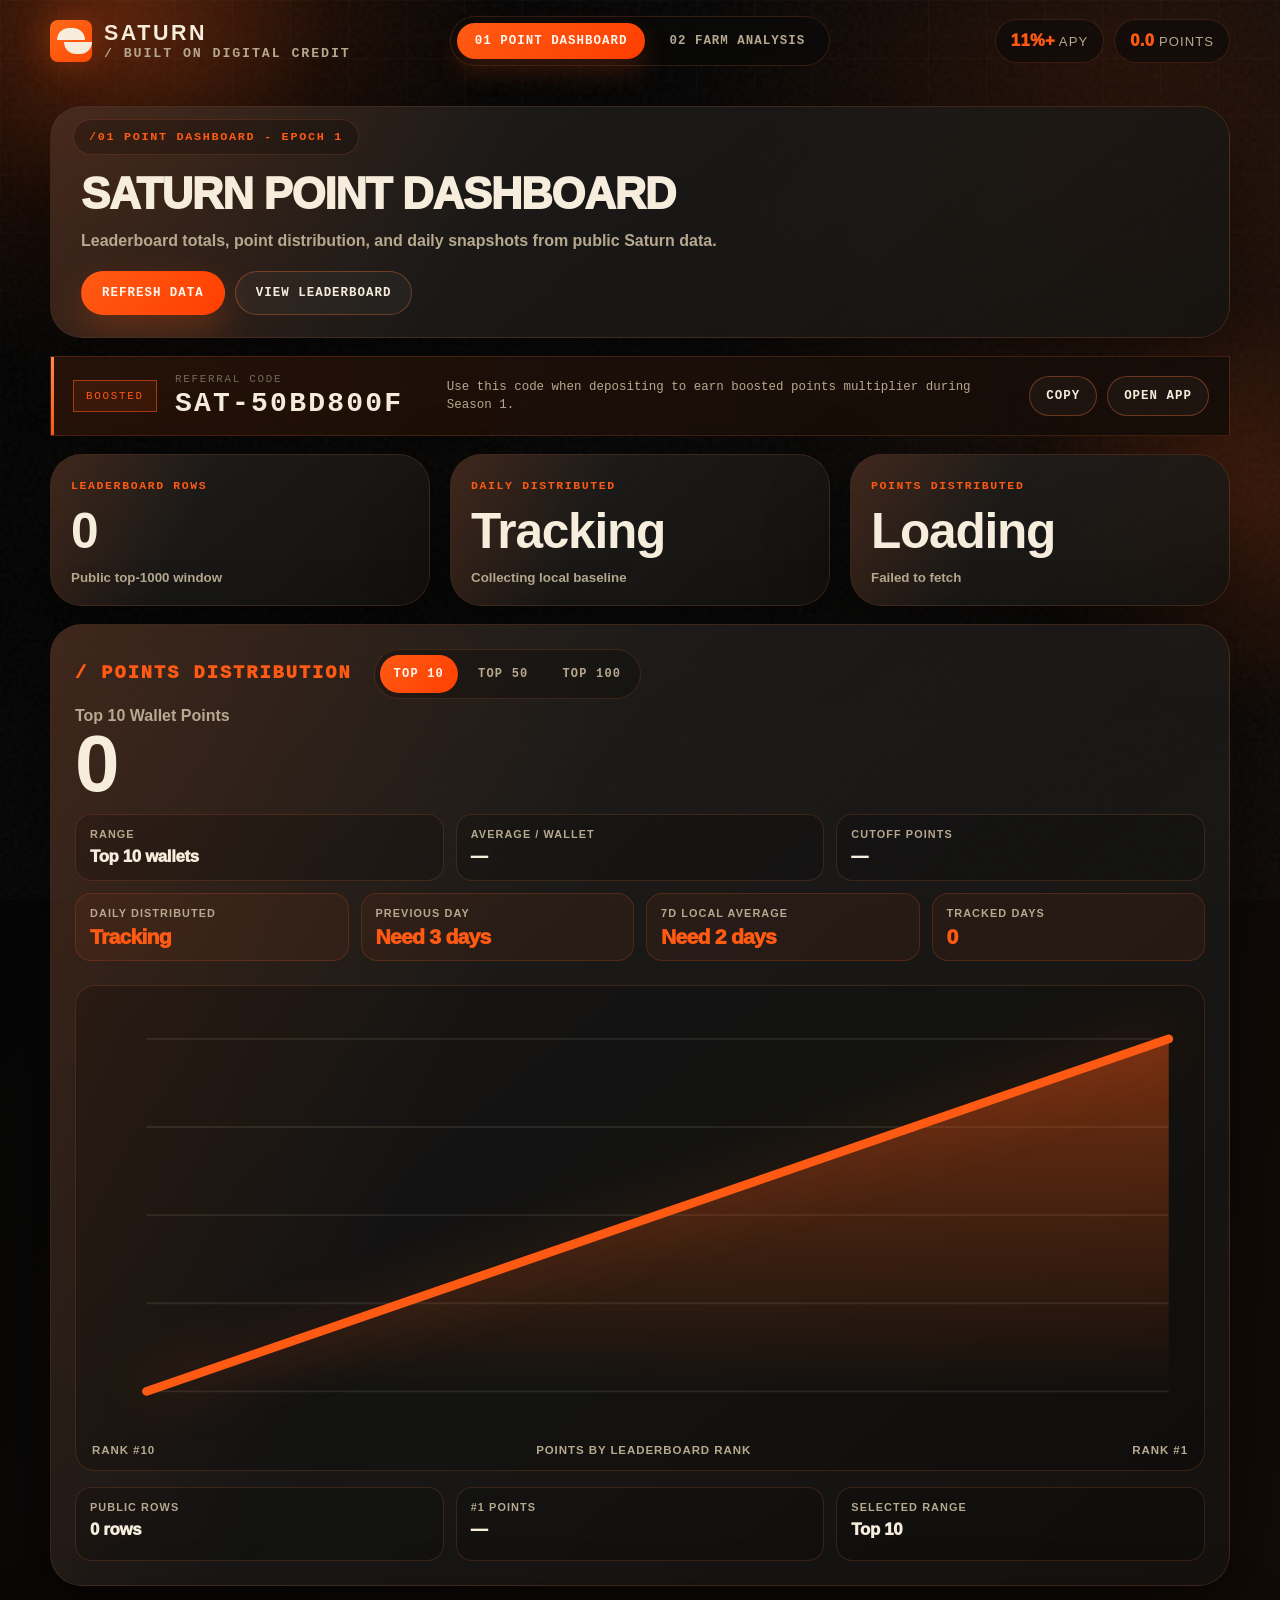
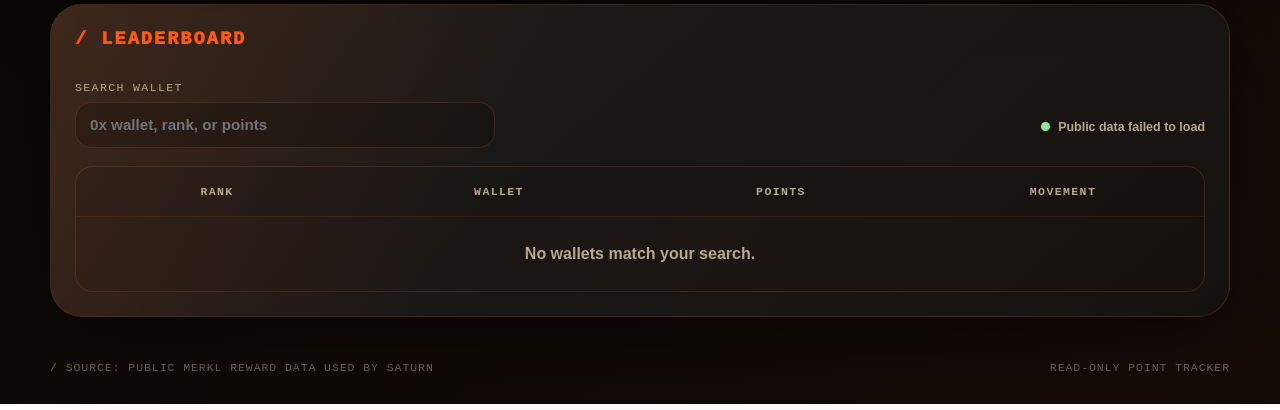
==== commit 59b40fb1: "Relax hero label letter spacing" ====
--- a/index.html
+++ b/index.html
@@ -76,7 +76,7 @@
         font-family: var(--font-display) !important;
         font-size: clamp(2.35rem, 3.4vw, 3.5rem) !important;
         font-weight: 950 !important;
-        letter-spacing: -0.07em;
+        letter-spacing: -0.025em;
         line-height: 0.98;
         margin: 0 !important;
       }
@@ -943,7 +943,7 @@
       <span>Read-only point tracker</span>
     </footer>
 
-    <script src="app.js?v=20260601-snapshot-fix" defer></script>
+    <script src="app.js?v=20260601-static-snapshot-v2" defer></script>
     <script>
       document.addEventListener("DOMContentLoaded", () => {
         const total = document.querySelector("#pointsTotal");
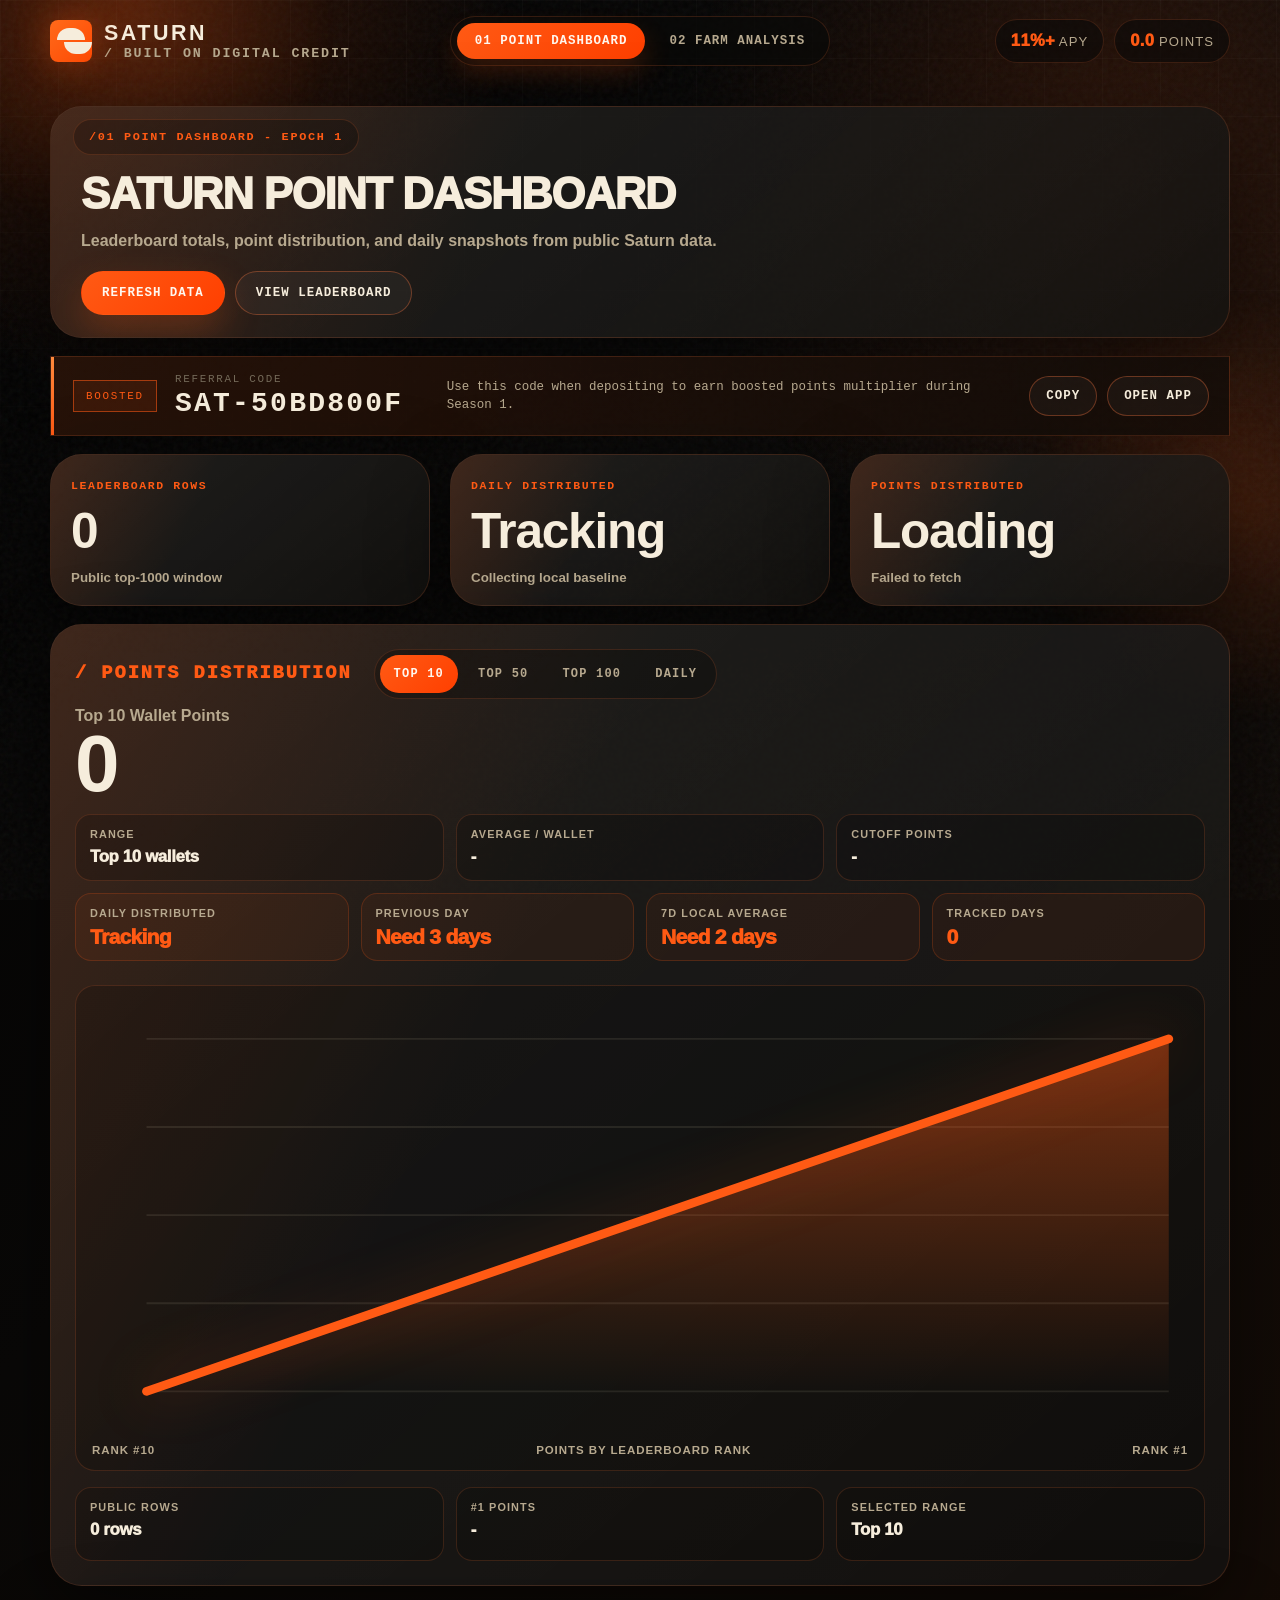
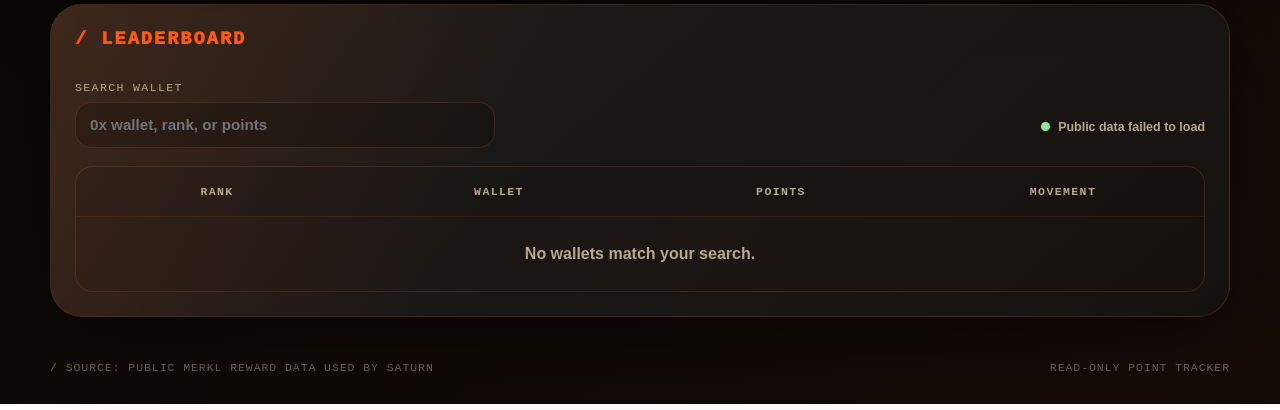
==== commit b27809d7: "Add daily snapshot chart mode" ====
--- a/index.html
+++ b/index.html
@@ -301,6 +301,17 @@
         stroke-width: 4;
       }
 
+      .chart-bar {
+        fill: url("#barFill");
+        stroke: rgba(255, 122, 45, 0.55);
+        stroke-width: 1;
+        filter: drop-shadow(0 0 14px rgba(255, 90, 20, 0.22));
+        transition:
+          filter 160ms ease,
+          opacity 160ms ease,
+          transform 160ms ease;
+      }
+
       .chart-point {
         cursor: crosshair;
         outline: none;
@@ -323,6 +334,28 @@
         r: 7;
         stroke-width: 5;
         filter: drop-shadow(0 0 10px rgba(255, 90, 20, 0.7));
+      }
+
+      .chart-point:hover .chart-bar,
+      .chart-point:focus .chart-bar {
+        opacity: 1;
+        filter: drop-shadow(0 0 18px rgba(255, 90, 20, 0.62));
+      }
+
+      .chart-empty-title,
+      .chart-empty-copy {
+        fill: var(--muted);
+        font-family: var(--font-display);
+        font-weight: 950;
+      }
+
+      .chart-empty-title {
+        fill: var(--text);
+        font-size: 1.1rem;
+      }
+
+      .chart-empty-copy {
+        font-size: 0.78rem;
       }
 
       .chart-tooltip {
@@ -793,10 +826,11 @@
               <span class="card-label">/ Points Distribution</span>
               <h2>Leaderboard points</h2>
             </div>
-            <div class="segmented" role="group" aria-label="Leaderboard chart span">
+            <div class="segmented" role="group" aria-label="Points chart mode">
               <button class="segment active" type="button" data-range="10">Top 10</button>
               <button class="segment" type="button" data-range="50">Top 50</button>
               <button class="segment" type="button" data-range="100">Top 100</button>
+              <button class="segment" type="button" data-range="daily">Daily</button>
             </div>
           </div>
 
@@ -807,15 +841,15 @@
 
           <div class="chart-summary" aria-label="Selected leaderboard range summary">
             <span>
-              <small>Range</small>
+              <small id="chartRangeMetricLabel">Range</small>
               <strong id="chartRangeLabel">Top 10 wallets</strong>
             </span>
             <span>
-              <small>Average / Wallet</small>
+              <small id="chartAverageMetricLabel">Average / Wallet</small>
               <strong id="chartAverage">—</strong>
             </span>
             <span>
-              <small>Cutoff Points</small>
+              <small id="chartCutoffMetricLabel">Cutoff Points</small>
               <strong id="chartCutoff">—</strong>
             </span>
           </div>
@@ -853,6 +887,10 @@
                 <linearGradient id="chartFill" x1="0" x2="0" y1="0" y2="1">
                   <stop offset="0%" stop-color="#ff5a14" stop-opacity="0.42" />
                   <stop offset="100%" stop-color="#ff5a14" stop-opacity="0" />
+                </linearGradient>
+                <linearGradient id="barFill" x1="0" x2="0" y1="0" y2="1">
+                  <stop offset="0%" stop-color="#ff7a2d" stop-opacity="0.95" />
+                  <stop offset="100%" stop-color="#ff5a14" stop-opacity="0.35" />
                 </linearGradient>
               </defs>
               <g class="grid-lines" aria-hidden="true">
@@ -875,15 +913,15 @@
 
           <div class="mini-stats">
             <span>
-              <small>Public Rows</small>
+              <small id="miniStatOneLabel">Public Rows</small>
               <strong id="epochPace">—</strong>
             </span>
             <span>
-              <small>#1 Points</small>
+              <small id="miniStatTwoLabel">#1 Points</small>
               <strong id="multiplier">—</strong>
             </span>
             <span>
-              <small>Selected Range</small>
+              <small id="miniStatThreeLabel">Selected Range</small>
               <strong id="nextRank">—</strong>
             </span>
           </div>
@@ -943,7 +981,7 @@
       <span>Read-only point tracker</span>
     </footer>
 
-    <script src="app.js?v=20260601-static-snapshot-v2" defer></script>
+    <script src="app.js?v=20260601-daily-chart" defer></script>
     <script>
       document.addEventListener("DOMContentLoaded", () => {
         const total = document.querySelector("#pointsTotal");
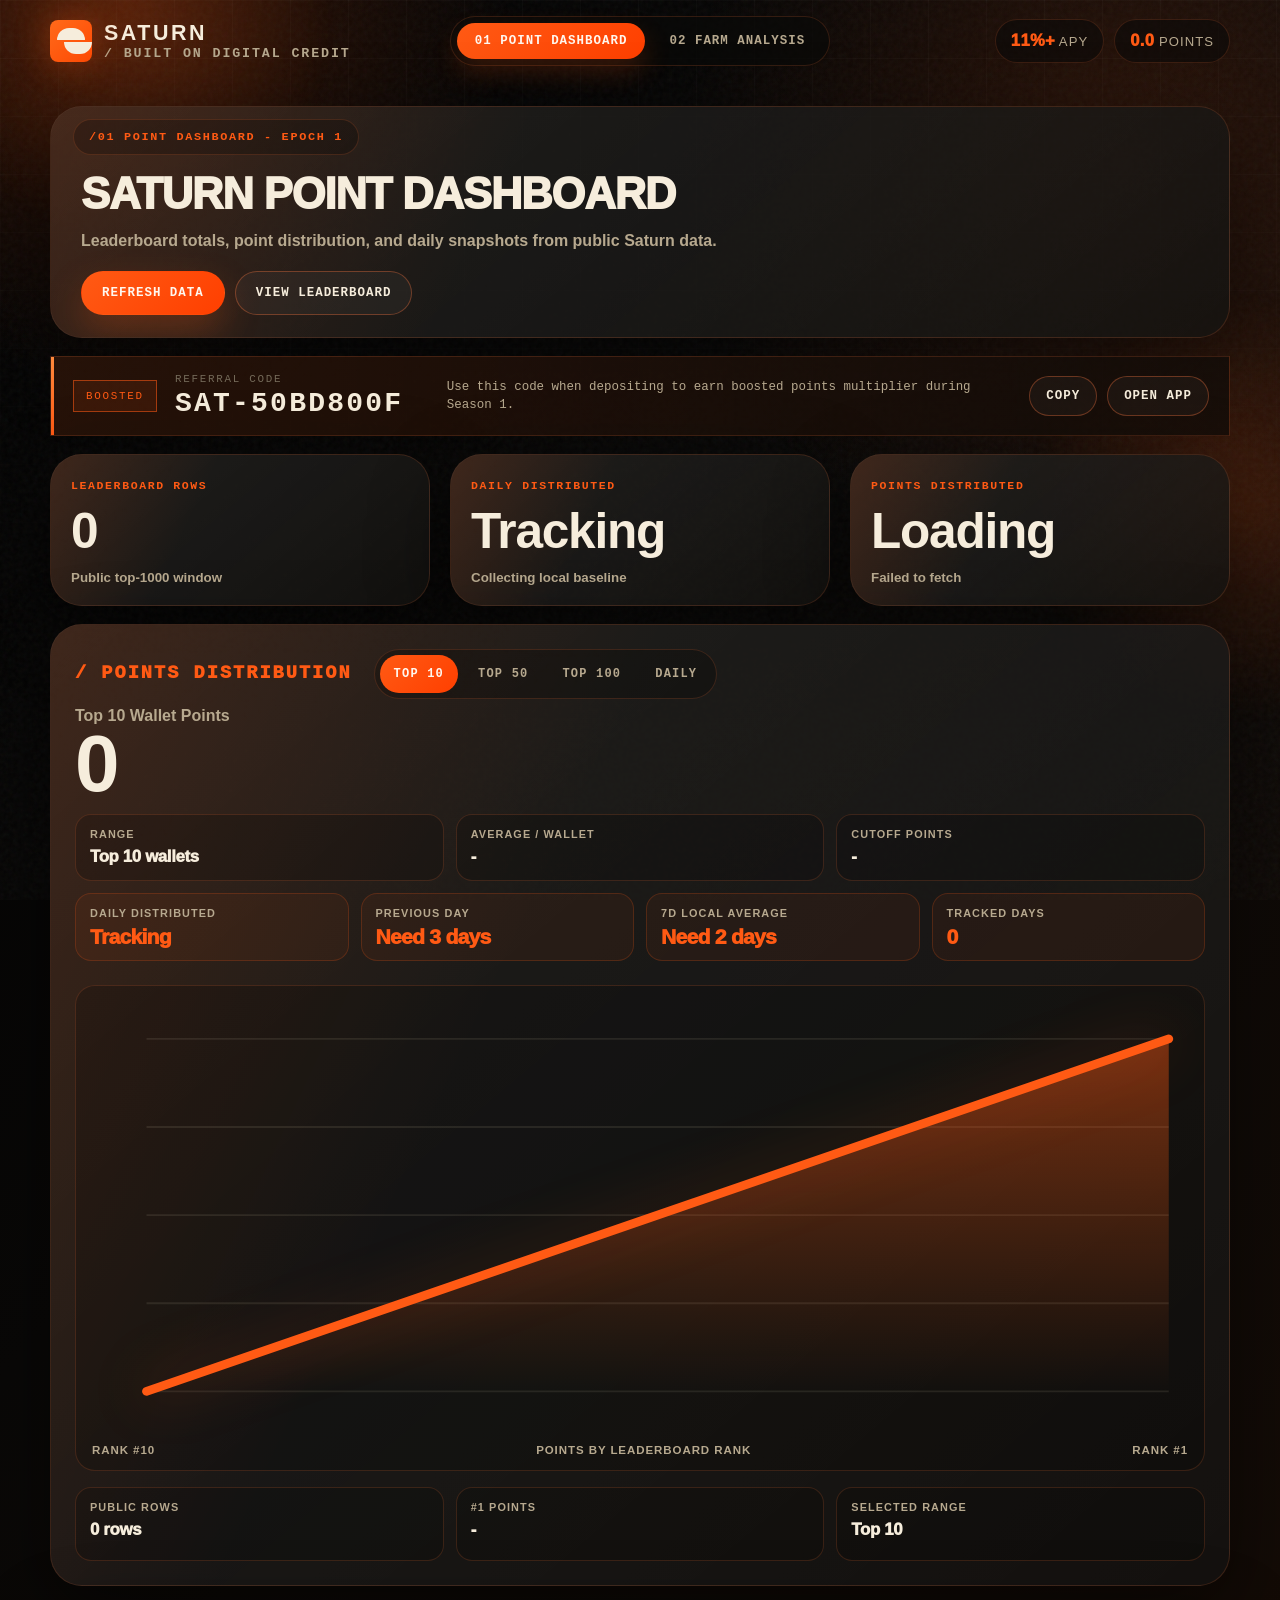
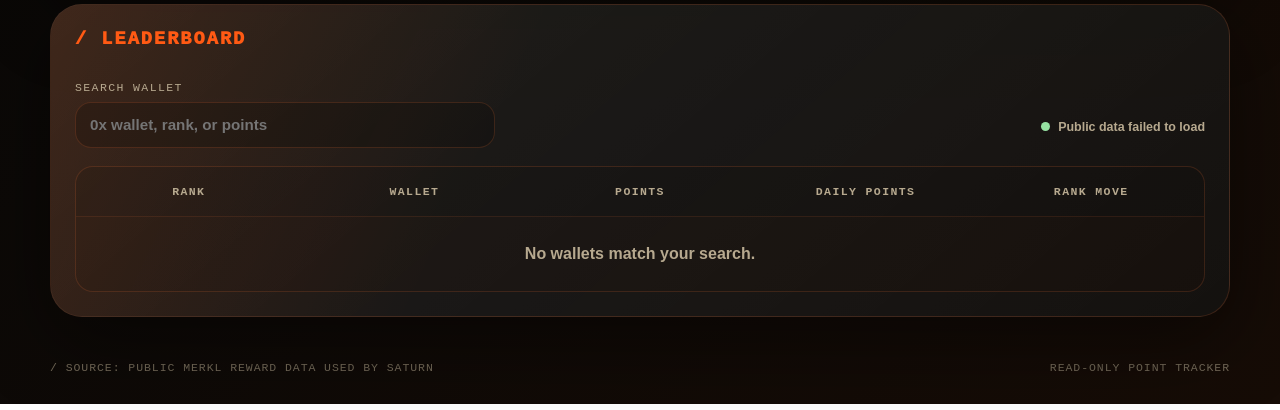
==== commit 43a260c9: "Add leaderboard daily point movement" ====
--- a/index.html
+++ b/index.html
@@ -432,24 +432,16 @@
 
       #leaderboard table {
         width: 100% !important;
-        min-width: 760px;
+        min-width: 900px;
         table-layout: fixed;
       }
 
-      #leaderboard col:nth-child(1) {
-        width: 25% !important;
-      }
-
-      #leaderboard col:nth-child(2) {
-        width: 25% !important;
-      }
-
-      #leaderboard col:nth-child(3) {
-        width: 25% !important;
-      }
-
-      #leaderboard col:nth-child(4) {
-        width: 25% !important;
+      #leaderboard col:nth-child(1),
+      #leaderboard col:nth-child(2),
+      #leaderboard col:nth-child(3),
+      #leaderboard col:nth-child(4),
+      #leaderboard col:nth-child(5) {
+        width: 20% !important;
       }
 
       #leaderboard th,
@@ -480,12 +472,14 @@
       }
 
       #leaderboard th:nth-child(4),
-      #leaderboard td:nth-child(4) {
+      #leaderboard td:nth-child(4),
+      #leaderboard th:nth-child(5),
+      #leaderboard td:nth-child(5) {
         text-align: center !important;
       }
 
-      #leaderboard th:nth-child(n + 5),
-      #leaderboard td:nth-child(n + 5) {
+      #leaderboard th:nth-child(n + 6),
+      #leaderboard td:nth-child(n + 6) {
         display: none !important;
       }
 
@@ -622,6 +616,7 @@
           grid-template-areas:
             "rank wallet"
             "rank points"
+            "daily-points daily-points"
             "movement movement";
           gap: 8px 14px;
           align-items: center;
@@ -659,11 +654,16 @@
         }
 
         #leaderboard td:nth-child(4) {
+          grid-area: daily-points;
+        }
+
+        #leaderboard td:nth-child(5) {
           grid-area: movement;
         }
 
         #leaderboard td:nth-child(3)::before,
-        #leaderboard td:nth-child(4)::before {
+        #leaderboard td:nth-child(4)::before,
+        #leaderboard td:nth-child(5)::before {
           display: block;
           margin-bottom: 4px;
           color: var(--muted);
@@ -679,7 +679,11 @@
         }
 
         #leaderboard td:nth-child(4)::before {
-          content: "Movement";
+          content: "Daily points";
+        }
+
+        #leaderboard td:nth-child(5)::before {
+          content: "Rank move";
         }
 
         #leaderboard .leaderboard-rank-badge {
@@ -696,7 +700,8 @@
         }
 
         #leaderboard .leaderboard-wallet-link strong,
-        #leaderboard td:nth-child(3) {
+        #leaderboard td:nth-child(3),
+        #leaderboard td:nth-child(4) {
           font-size: 1.02rem;
           font-weight: 950;
           overflow-wrap: anywhere;
@@ -960,13 +965,15 @@
                 <col />
                 <col />
                 <col />
+                <col />
               </colgroup>
               <thead>
                 <tr>
                   <th>Rank</th>
                   <th>Wallet</th>
                   <th>Points</th>
-                  <th>Movement</th>
+                  <th>Daily points</th>
+                  <th>Rank move</th>
                 </tr>
               </thead>
               <tbody id="leaderboardRows"></tbody>
@@ -981,7 +988,7 @@
       <span>Read-only point tracker</span>
     </footer>
 
-    <script src="app.js?v=20260601-daily-chart" defer></script>
+    <script src="app.js?v=20260606-daily-points-movement" defer></script>
     <script>
       document.addEventListener("DOMContentLoaded", () => {
         const total = document.querySelector("#pointsTotal");
--- a/styles.css
+++ b/styles.css
@@ -995,26 +995,19 @@
   display: block !important;
 }
 
-#leaderboard th:nth-child(3),
-#leaderboard td:nth-child(3),
-#leaderboard th:nth-child(4),
-#leaderboard td:nth-child(4) {
-  display: none;
-}
-
 #leaderboard table {
   table-layout: fixed;
 }
 
 #leaderboard th,
 #leaderboard td {
-  width: 25%;
+  width: 20%;
   text-align: center;
 }
 
 #leaderboard th:nth-child(2),
 #leaderboard td:nth-child(2) {
-  text-align: left;
+  text-align: center;
 }
 
 #leaderboard .wallet-link {
